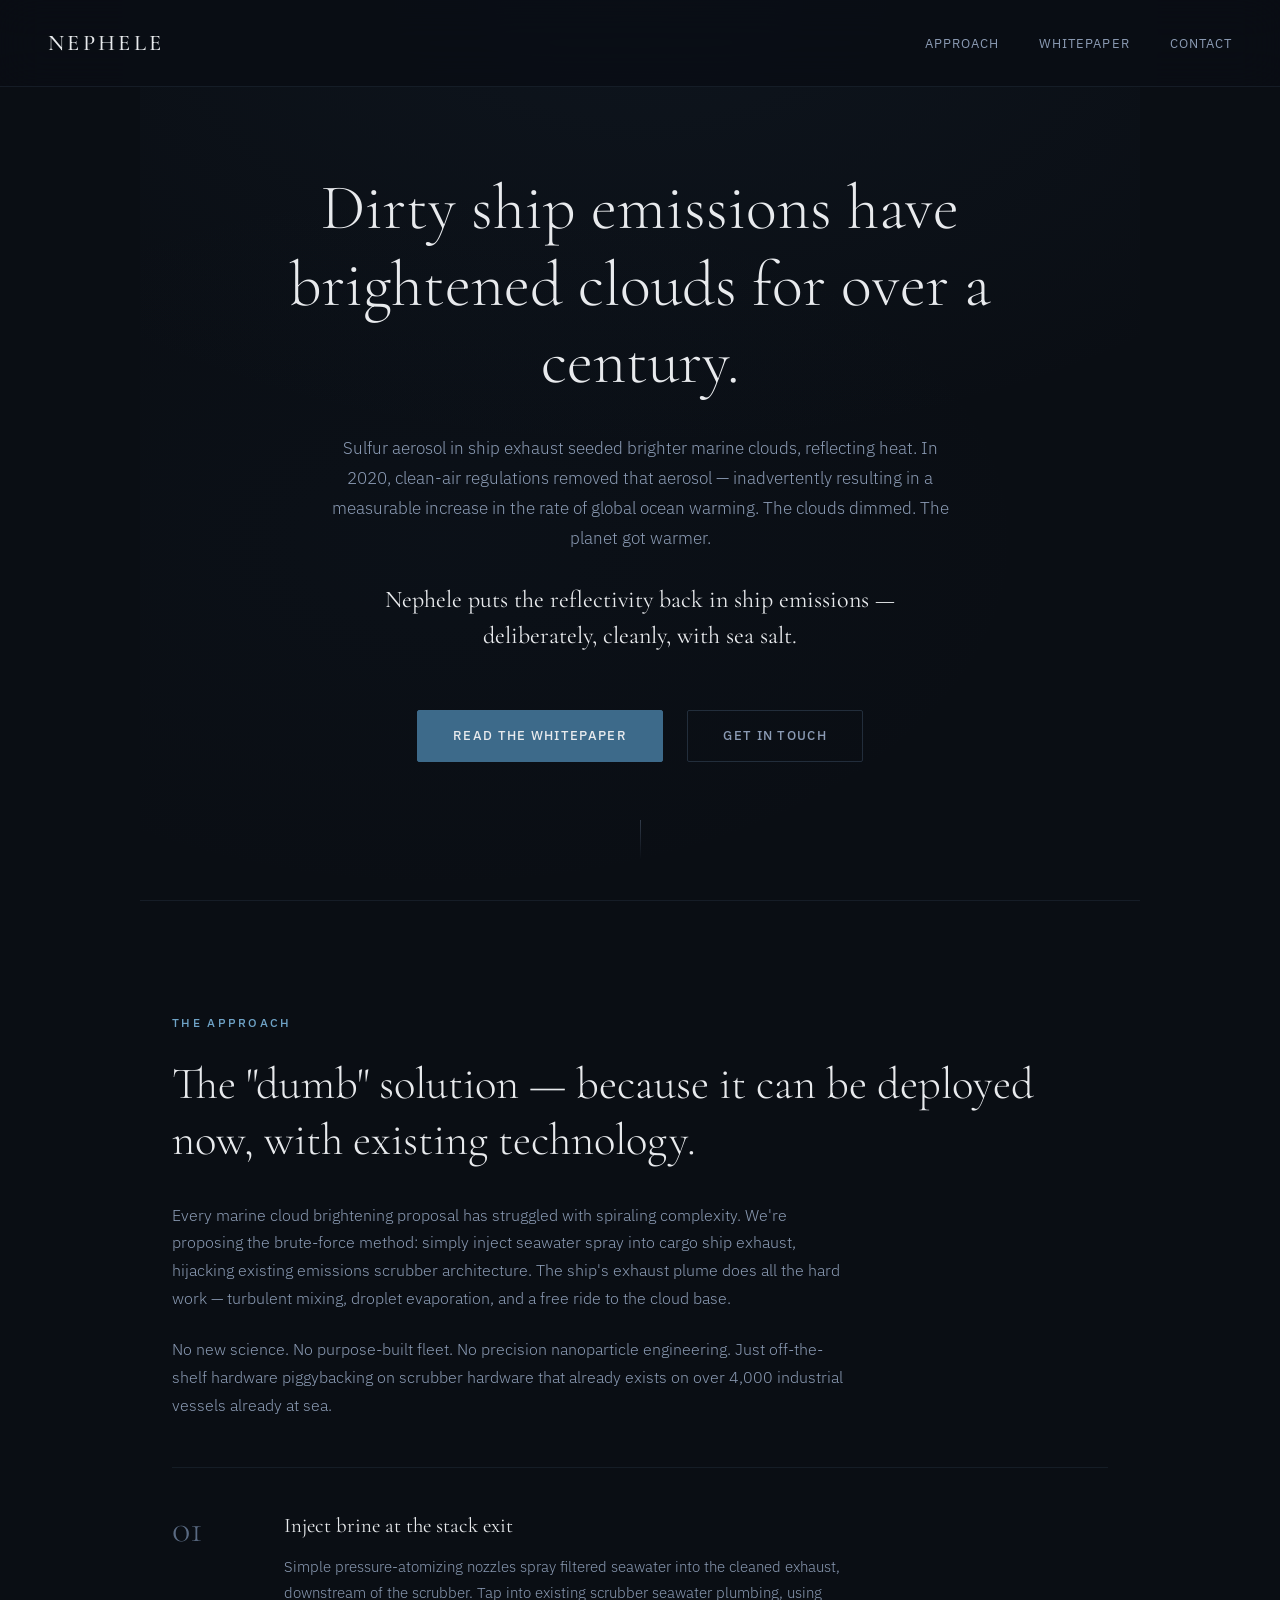
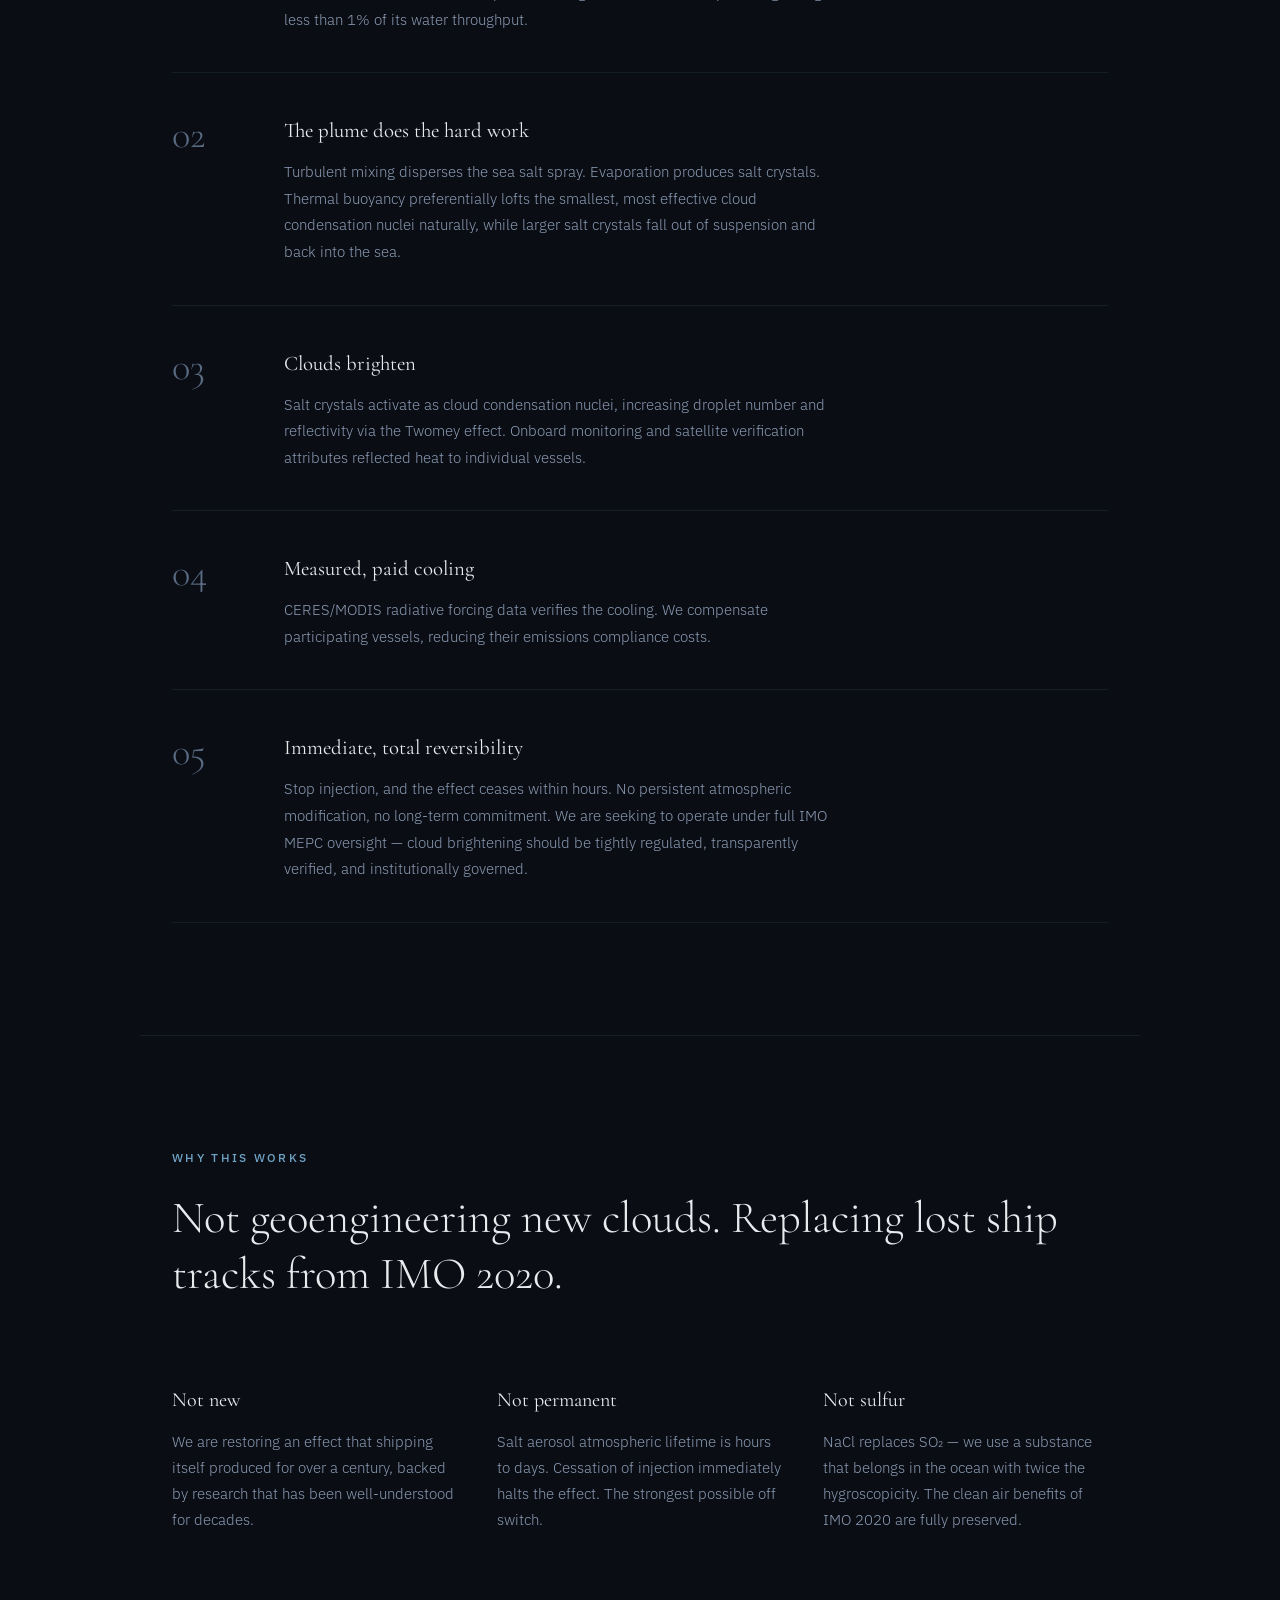
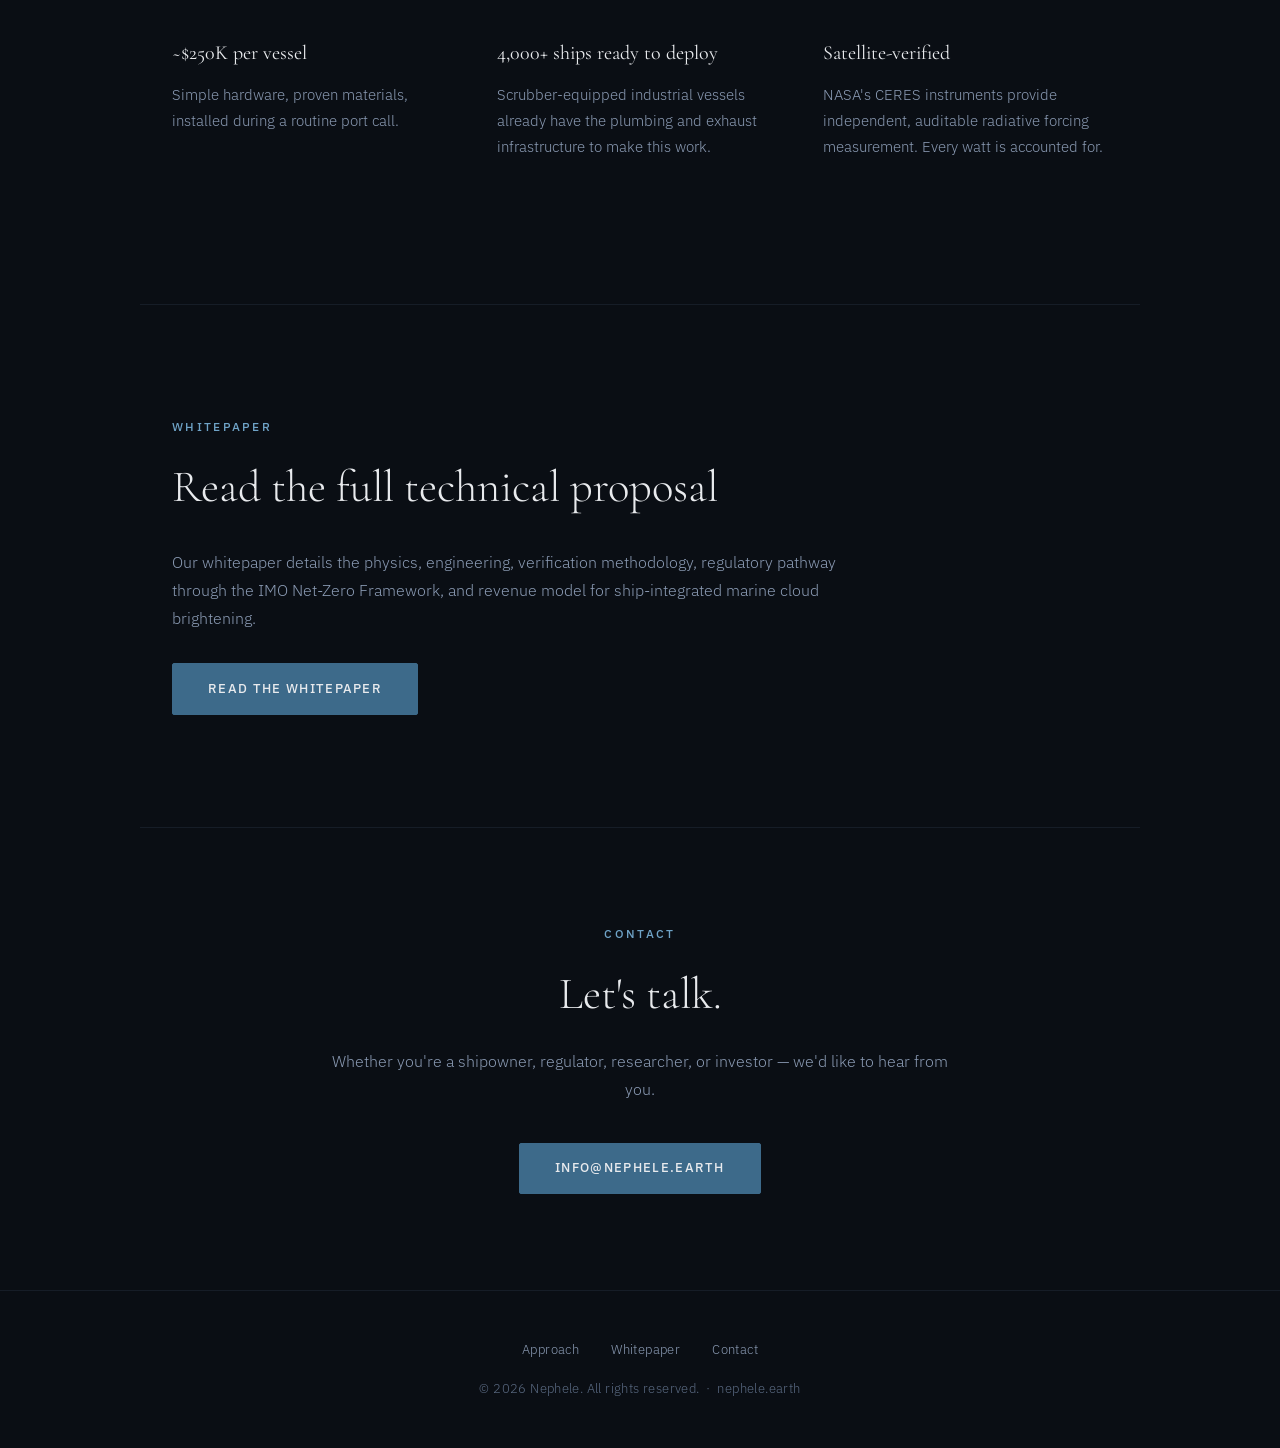
==== nephele-site/index.html @ e682849a "initial site upload" ====
<!DOCTYPE html>
<html lang="en">
<head>
<meta charset="UTF-8">
<meta name="viewport" content="width=device-width, initial-scale=1.0">
<title>Nephele — Ship-Integrated Marine Cloud Brightening</title>
<meta name="description" content="Restoring lost cloud-albedo cooling via salt aerosol from existing ship infrastructure. Simple hardware. Measured results. Immediate reversibility.">
<link rel="preconnect" href="https://fonts.googleapis.com">
<link rel="preconnect" href="https://fonts.gstatic.com" crossorigin>
<link href="https://fonts.googleapis.com/css2?family=Cormorant+Garamond:ital,wght@0,300;0,400;0,500;0,600;1,300;1,400&family=IBM+Plex+Sans:wght@300;400;500&display=swap" rel="stylesheet">
<style>
  *, *::before, *::after { margin: 0; padding: 0; box-sizing: border-box; }
  :root {
    --bg-deep: #0a0e14;
    --bg-surface: #0f1419;
    --text-primary: #e8eaed;
    --text-secondary: #8b9bb4;
    --text-muted: #5a6a82;
    --accent: #6fa3c7;
    --accent-dim: #3d6a8a;
    --border: rgba(107, 140, 175, 0.12);
    --border-hover: rgba(107, 140, 175, 0.25);
    --serif: 'Cormorant Garamond', Georgia, serif;
    --sans: 'IBM Plex Sans', -apple-system, sans-serif;
  }
  html { scroll-behavior: smooth; }
  body { background: var(--bg-deep); color: var(--text-primary); font-family: var(--sans); font-weight: 300; line-height: 1.7; -webkit-font-smoothing: antialiased; overflow-x: hidden; }
  ::selection { background: var(--accent-dim); color: var(--text-primary); }

  nav { position: fixed; top: 0; left: 0; right: 0; z-index: 100; padding: 1.5rem 3rem; display: flex; justify-content: space-between; align-items: center; background: rgba(10, 14, 20, 0.85); backdrop-filter: blur(20px); -webkit-backdrop-filter: blur(20px); border-bottom: 1px solid var(--border); transition: padding 0.4s ease; }
  nav.scrolled { padding: 1rem 3rem; }
  .nav-wordmark { font-family: var(--serif); font-size: 1.4rem; font-weight: 500; letter-spacing: 0.15em; text-transform: uppercase; color: var(--text-primary); text-decoration: none; }
  .nav-links { display: flex; gap: 2.5rem; list-style: none; }
  .nav-links a { color: var(--text-secondary); text-decoration: none; font-size: 0.82rem; font-weight: 400; letter-spacing: 0.08em; text-transform: uppercase; transition: color 0.3s; }
  .nav-links a:hover { color: var(--text-primary); }

  .btn { display: inline-block; padding: 0.85rem 2.2rem; font-family: var(--sans); font-size: 0.82rem; font-weight: 500; letter-spacing: 0.1em; text-transform: uppercase; text-decoration: none; border-radius: 2px; transition: all 0.35s ease; cursor: pointer; }
  .btn-primary { background: var(--accent-dim); color: var(--text-primary); border: 1px solid var(--accent-dim); }
  .btn-primary:hover { background: var(--accent); border-color: var(--accent); color: var(--bg-deep); }
  .btn-ghost { background: transparent; color: var(--text-secondary); border: 1px solid var(--border-hover); }
  .btn-ghost:hover { color: var(--text-primary); border-color: var(--text-secondary); }

  section { padding: 7rem 2rem; max-width: 1000px; margin: 0 auto; }
  .section-label { font-size: 0.72rem; font-weight: 500; letter-spacing: 0.2em; text-transform: uppercase; color: var(--accent); margin-bottom: 1.5rem; }
  .section-title { font-family: var(--serif); font-size: clamp(1.8rem, 3.5vw, 2.8rem); font-weight: 300; line-height: 1.25; margin-bottom: 2rem; color: var(--text-primary); }
  .section-body { color: var(--text-secondary); font-size: 1.02rem; max-width: 680px; }
  .section-body p + p { margin-top: 1.5rem; }
  .divider { max-width: 1000px; margin: 0 auto; height: 1px; background: var(--border); }

  .hero { min-height: 100vh; display: flex; flex-direction: column; justify-content: center; align-items: center; text-align: center; padding: 8rem 2rem 6rem; position: relative; }
  .hero::before { content: ''; position: absolute; top: 0; left: 0; right: 0; bottom: 0; background: radial-gradient(ellipse 80% 50% at 50% 0%, rgba(60, 100, 140, 0.08) 0%, transparent 100%), radial-gradient(ellipse 60% 40% at 30% 60%, rgba(40, 80, 120, 0.04) 0%, transparent 100%); pointer-events: none; }

  .hero-tagline { font-family: var(--serif); font-size: clamp(2.4rem, 5vw, 4.2rem); font-weight: 300; line-height: 1.2; max-width: 800px; margin-bottom: 2rem; opacity: 0; animation: fadeUp 1.2s ease 0.5s forwards; color: var(--text-primary); }
  .hero-sub { font-size: 1.05rem; color: var(--text-secondary); max-width: 620px; line-height: 1.8; margin-bottom: 1.8rem; opacity: 0; animation: fadeUp 1.2s ease 0.8s forwards; }
  .hero-solution { font-family: var(--serif); font-size: clamp(1.2rem, 2.2vw, 1.5rem); font-weight: 400; color: var(--text-primary); max-width: 620px; line-height: 1.5; margin-bottom: 3.5rem; opacity: 0; animation: fadeUp 1.2s ease 1s forwards; }
  .hero-cta-group { display: flex; gap: 1.5rem; opacity: 0; animation: fadeUp 1.2s ease 1.2s forwards; }
  .hero-scroll { position: absolute; bottom: 2.5rem; left: 50%; transform: translateX(-50%); opacity: 0; animation: fadeIn 1s ease 2.2s forwards; }
  .hero-scroll span { display: block; width: 1px; height: 40px; background: linear-gradient(to bottom, var(--text-muted), transparent); margin: 0 auto; animation: scrollPulse 2.5s ease infinite; }

  .steps { margin-top: 3rem; display: flex; flex-direction: column; }
  .step { display: grid; grid-template-columns: 80px 1fr; gap: 2rem; padding: 2.5rem 0; border-bottom: 1px solid var(--border); align-items: start; }
  .step:first-child { border-top: 1px solid var(--border); }
  .step-num { font-family: var(--serif); font-size: 2.4rem; font-weight: 300; color: var(--text-muted); line-height: 1; padding-top: 0.15rem; }
  .step h3 { font-family: var(--serif); font-size: 1.3rem; font-weight: 400; color: var(--text-primary); margin-bottom: 0.6rem; }
  .step p { color: var(--text-secondary); font-size: 0.95rem; line-height: 1.75; max-width: 560px; }

  .qualities { display: grid; grid-template-columns: repeat(3, 1fr); gap: 2.5rem; margin-top: 3rem; }
  .quality { padding: 2rem 0; }
  .quality h3 { font-family: var(--serif); font-size: 1.25rem; font-weight: 400; color: var(--text-primary); margin-bottom: 0.75rem; }
  .quality p { color: var(--text-secondary); font-size: 0.92rem; line-height: 1.75; }

  .cta-band { padding: 6rem 2rem; text-align: center; max-width: 700px; margin: 0 auto; }
  .cta-band .section-title { margin-bottom: 1.5rem; }
  .cta-band p { color: var(--text-secondary); margin-bottom: 2.5rem; font-size: 1.02rem; }

  footer { padding: 3rem; text-align: center; border-top: 1px solid var(--border); color: var(--text-muted); font-size: 0.82rem; letter-spacing: 0.03em; }
  footer a { color: var(--text-secondary); text-decoration: none; transition: color 0.3s; }
  footer a:hover { color: var(--text-primary); }
  .footer-links { margin-bottom: 1rem; display: flex; justify-content: center; gap: 2rem; }

  @keyframes fadeUp { from { opacity: 0; transform: translateY(20px); } to { opacity: 1; transform: translateY(0); } }
  @keyframes fadeIn { from { opacity: 0; } to { opacity: 0.5; } }
  @keyframes scrollPulse { 0%, 100% { opacity: 0.3; transform: scaleY(1); } 50% { opacity: 0.7; transform: scaleY(1.2); } }
  .reveal { opacity: 0; transform: translateY(24px); transition: opacity 0.8s ease, transform 0.8s ease; }
  .reveal.visible { opacity: 1; transform: translateY(0); }

  @media (max-width: 768px) {
    nav { padding: 1.2rem 1.5rem; }
    .nav-links { gap: 1.5rem; }
    .nav-links a { font-size: 0.75rem; }
    .hero { padding: 7rem 1.5rem 5rem; }
    .hero-logo { width: 100px; height: 100px; margin-bottom: 2rem; }
    .hero-cta-group { flex-direction: column; align-items: center; }
    section { padding: 4rem 1.5rem; }
    .step { grid-template-columns: 50px 1fr; gap: 1rem; }
    .qualities { grid-template-columns: 1fr; gap: 1rem; }
  }
  @media (max-width: 480px) { .nav-links { display: none; } }
</style>
</head>
<body>

<nav id="nav">
  <a href="/" class="nav-wordmark">Nephele</a>
  <ul class="nav-links">
    <li><a href="#approach">Approach</a></li>
    <li><a href="/whitepaper/">Whitepaper</a></li>
    <li><a href="/contact/">Contact</a></li>
  </ul>
</nav>

<section class="hero">
  <h1 class="hero-tagline">Dirty ship emissions have brightened clouds for over a century.</h1>
  <p class="hero-sub">Sulfur aerosol in ship exhaust seeded brighter marine clouds, reflecting heat. In 2020, clean-air regulations removed that aerosol — inadvertently resulting in a measurable increase in the rate of global ocean warming. The clouds dimmed. The planet got warmer.</p>
  <p class="hero-solution">Nephele puts the reflectivity back in ship emissions — deliberately, cleanly, with sea salt.</p>
  <div class="hero-cta-group">
    <a href="/whitepaper/" class="btn btn-primary">Read the Whitepaper</a>
    <a href="/contact/" class="btn btn-ghost">Get in Touch</a>
  </div>
  <div class="hero-scroll"><span></span></div>
</section>

<div class="divider"></div>

<section id="approach" class="reveal">
  <div class="section-label">The Approach</div>
  <h2 class="section-title">The "dumb" solution — because it can be deployed now, with existing technology.</h2>
  <div class="section-body">
    <p>Every marine cloud brightening proposal has struggled with spiraling complexity. We're proposing the brute-force method: simply inject seawater spray into cargo ship exhaust, hijacking existing emissions scrubber architecture. The ship's exhaust plume does all the hard work — turbulent mixing, droplet evaporation, and a free ride to the cloud base.</p>
    <p>No new science. No purpose-built fleet. No precision nanoparticle engineering. Just off-the-shelf hardware piggybacking on scrubber hardware that already exists on over 4,000 industrial vessels already at sea.</p>
  </div>
  <div class="steps">
    <div class="step">
      <div class="step-num">01</div>
      <div>
        <h3>Inject brine at the stack exit</h3>
        <p>Simple pressure-atomizing nozzles spray filtered seawater into the cleaned exhaust, downstream of the scrubber. Tap into existing scrubber seawater plumbing, using less than 1% of its water throughput.</p>
      </div>
    </div>
    <div class="step">
      <div class="step-num">02</div>
      <div>
        <h3>The plume does the hard work</h3>
        <p>Turbulent mixing disperses the sea salt spray. Evaporation produces salt crystals. Thermal buoyancy preferentially lofts the smallest, most effective cloud condensation nuclei naturally, while larger salt crystals fall out of suspension and back into the sea.</p>
      </div>
    </div>
    <div class="step">
      <div class="step-num">03</div>
      <div>
        <h3>Clouds brighten</h3>
        <p>Salt crystals activate as cloud condensation nuclei, increasing droplet number and reflectivity via the Twomey effect. Onboard monitoring and satellite verification attributes reflected heat to individual vessels.</p>
      </div>
    </div>
    <div class="step">
      <div class="step-num">04</div>
      <div>
        <h3>Measured, paid cooling</h3>
        <p>CERES/MODIS radiative forcing data verifies the cooling. We compensate participating vessels, reducing their emissions compliance costs.</p>
      </div>
    </div>
    <div class="step">
      <div class="step-num">05</div>
      <div>
        <h3>Immediate, total reversibility</h3>
        <p>Stop injection, and the effect ceases within hours. No persistent atmospheric modification, no long-term commitment. We are seeking to operate under full IMO MEPC oversight — cloud brightening should be tightly regulated, transparently verified, and institutionally governed.</p>
      </div>
    </div>
  </div>
</section>

<div class="divider"></div>

<section class="reveal">
  <div class="section-label">Why This Works</div>
  <h2 class="section-title">Not geoengineering new clouds. Replacing lost ship tracks from IMO 2020.</h2>
  <div class="qualities">
    <div class="quality">
      <h3>Not new</h3>
      <p>We are restoring an effect that shipping itself produced for over a century, backed by research that has been well-understood for decades.</p>
    </div>
    <div class="quality">
      <h3>Not permanent</h3>
      <p>Salt aerosol atmospheric lifetime is hours to days. Cessation of injection immediately halts the effect. The strongest possible off switch.</p>
    </div>
    <div class="quality">
      <h3>Not sulfur</h3>
      <p>NaCl replaces SO₂ — we use a substance that belongs in the ocean with twice the hygroscopicity. The clean air benefits of IMO 2020 are fully preserved.</p>
    </div>
    <div class="quality">
      <h3>~$250K per vessel</h3>
      <p>Simple hardware, proven materials, installed during a routine port call.</p>
    </div>
    <div class="quality">
      <h3>4,000+ ships ready to deploy</h3>
      <p>Scrubber-equipped industrial vessels already have the plumbing and exhaust infrastructure to make this work.</p>
    </div>
    <div class="quality">
      <h3>Satellite-verified</h3>
      <p>NASA's CERES instruments provide independent, auditable radiative forcing measurement. Every watt is accounted for.</p>
    </div>
  </div>
</section>

<div class="divider"></div>

<section class="reveal">
  <div class="section-label">Whitepaper</div>
  <h2 class="section-title">Read the full technical proposal</h2>
  <div class="section-body">
    <p>Our whitepaper details the physics, engineering, verification methodology, regulatory pathway through the IMO Net-Zero Framework, and revenue model for ship-integrated marine cloud brightening.</p>
    <p style="margin-top: 2rem;">
      <a href="/whitepaper/" class="btn btn-primary">Read the Whitepaper</a>
    </p>
  </div>
</section>

<div class="divider"></div>

<section class="cta-band reveal">
  <div class="section-label">Contact</div>
  <h2 class="section-title">Let's talk.</h2>
  <p>Whether you're a shipowner, regulator, researcher, or investor — we'd like to hear from you.</p>
  <a href="mailto:info@nephele.earth" class="btn btn-primary">info@nephele.earth</a>
</section>

<footer>
  <div class="footer-links">
    <a href="#approach">Approach</a>
    <a href="/whitepaper/">Whitepaper</a>
    <a href="/contact/">Contact</a>
  </div>
  <p>&copy; 2026 Nephele. All rights reserved. &nbsp;·&nbsp; nephele.earth</p>
</footer>

<script>
  const nav = document.getElementById('nav');
  window.addEventListener('scroll', () => nav.classList.toggle('scrolled', window.scrollY > 60));
  const reveals = document.querySelectorAll('.reveal');
  const observer = new IntersectionObserver((entries) => {
    entries.forEach(entry => { if (entry.isIntersecting) entry.target.classList.add('visible'); });
  }, { threshold: 0.12 });
  reveals.forEach(el => observer.observe(el));
</script>

</body>
</html>
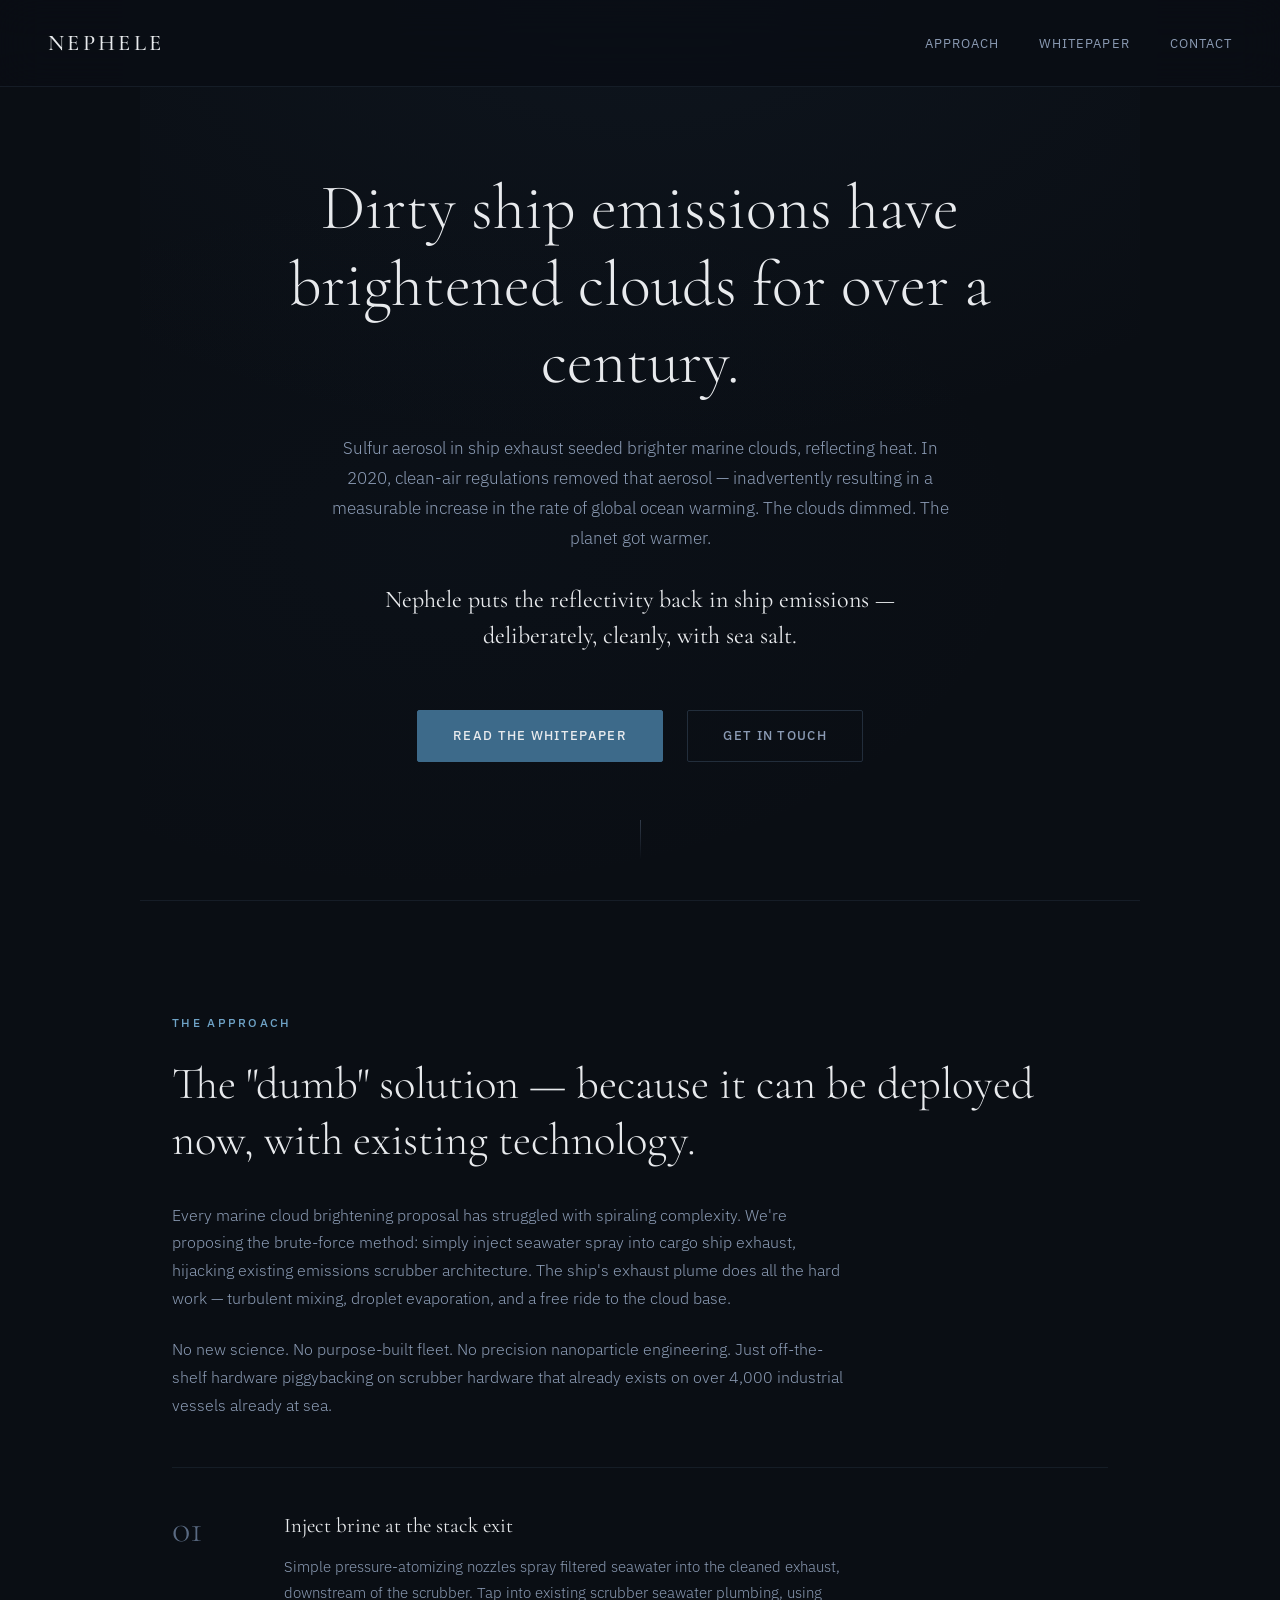
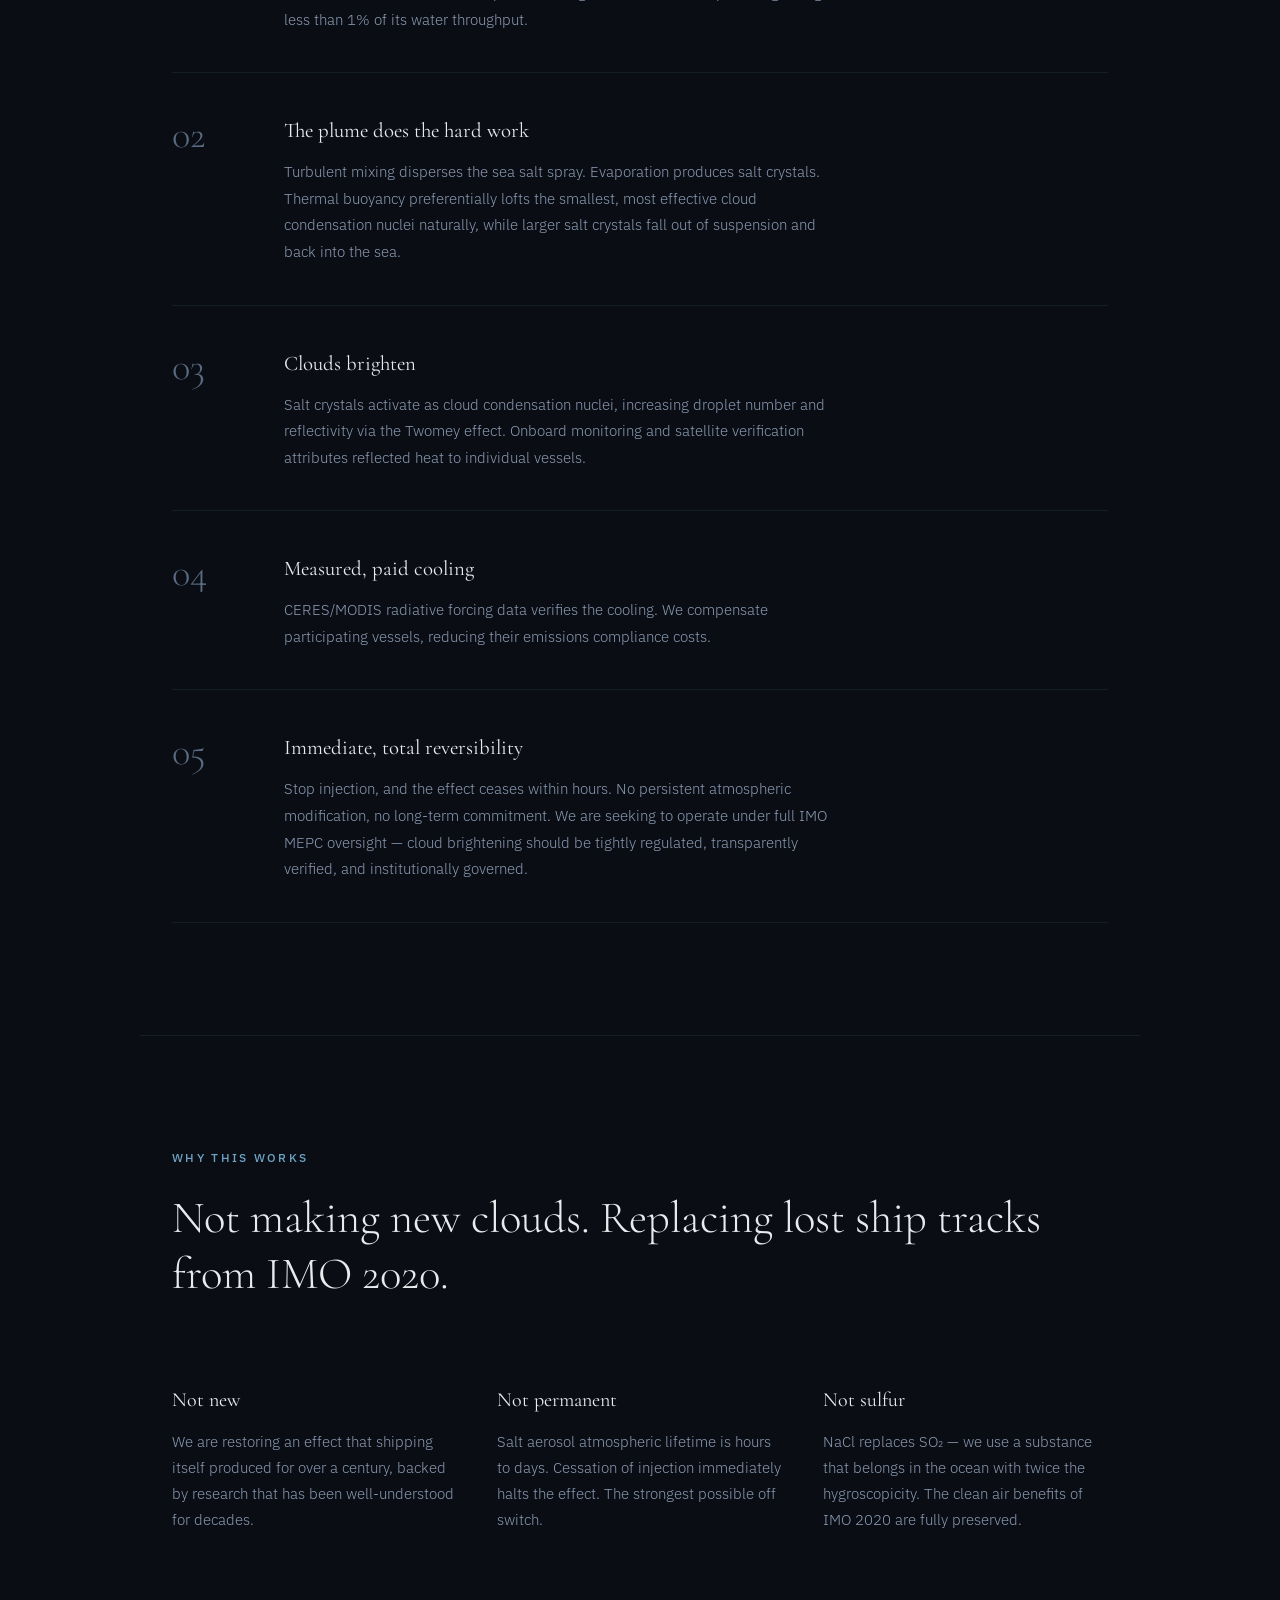
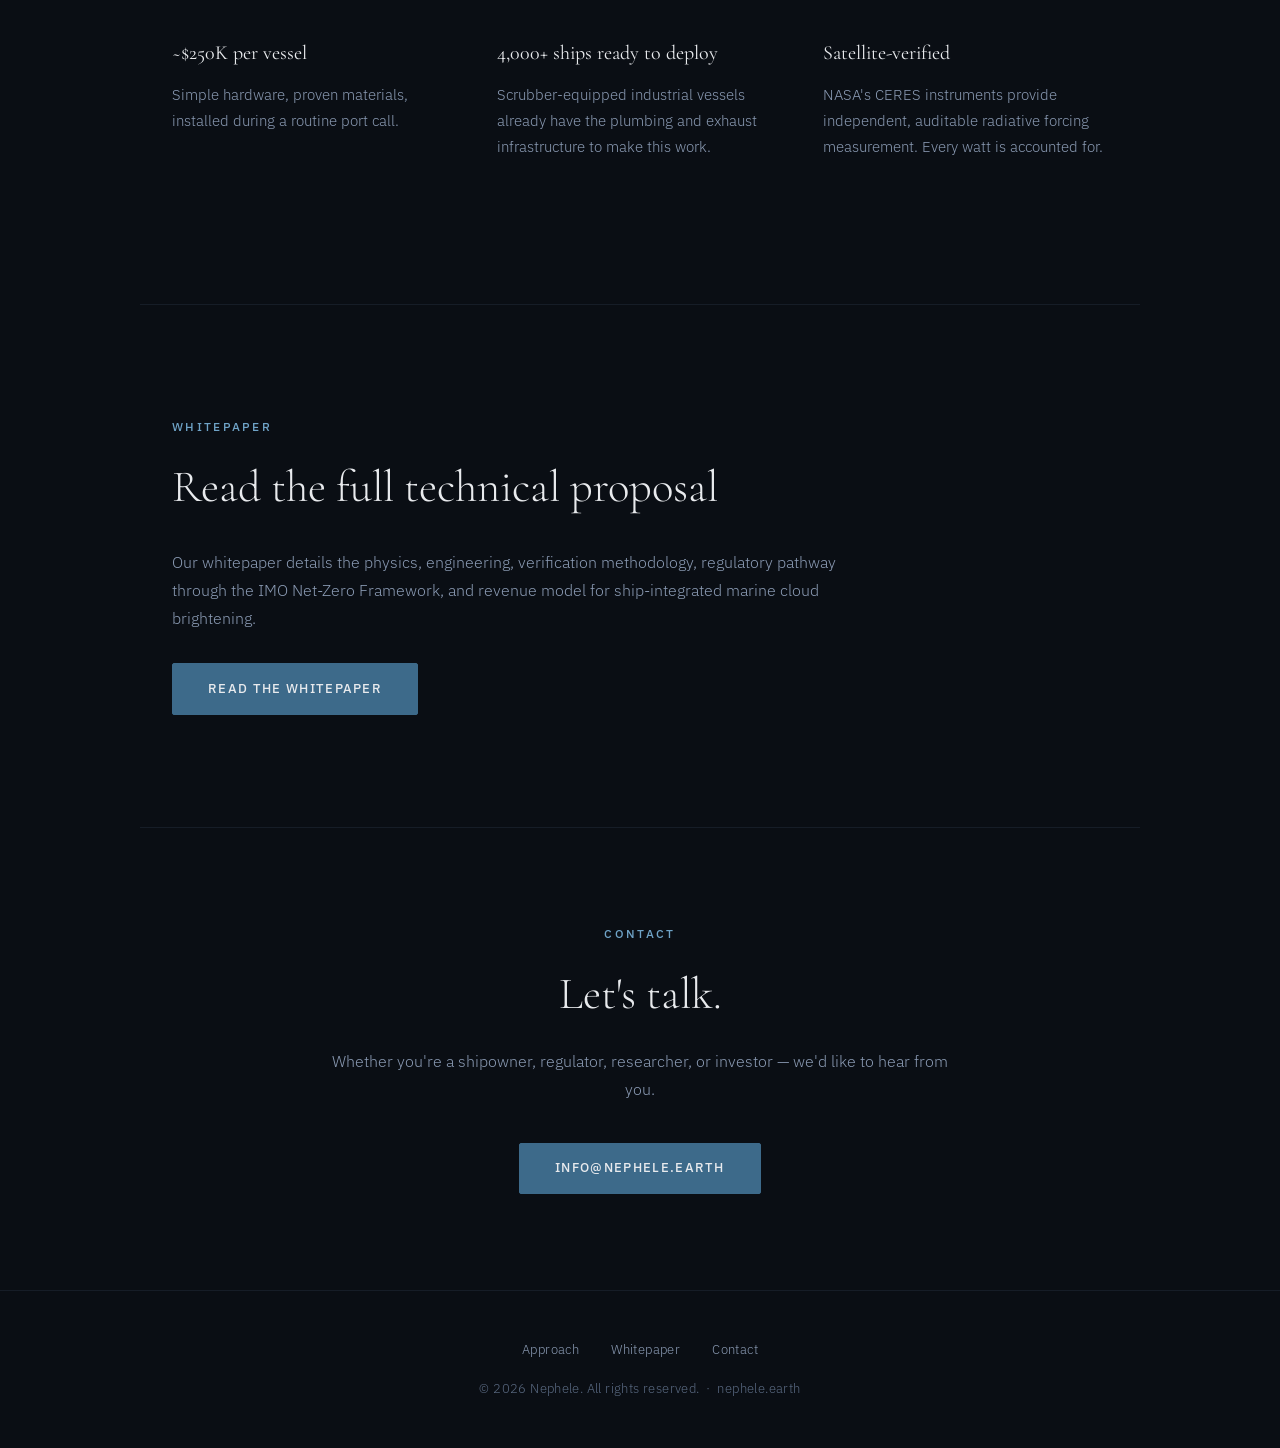
==== commit d424102e: "whatever" ====
--- a/nephele-site/index.html
+++ b/nephele-site/index.html
@@ -172,7 +172,7 @@
 
 <section class="reveal">
   <div class="section-label">Why This Works</div>
-  <h2 class="section-title">Not geoengineering new clouds. Replacing lost ship tracks from IMO 2020.</h2>
+  <h2 class="section-title">Not making new clouds. Replacing lost ship tracks from IMO 2020.</h2>
   <div class="qualities">
     <div class="quality">
       <h3>Not new</h3>
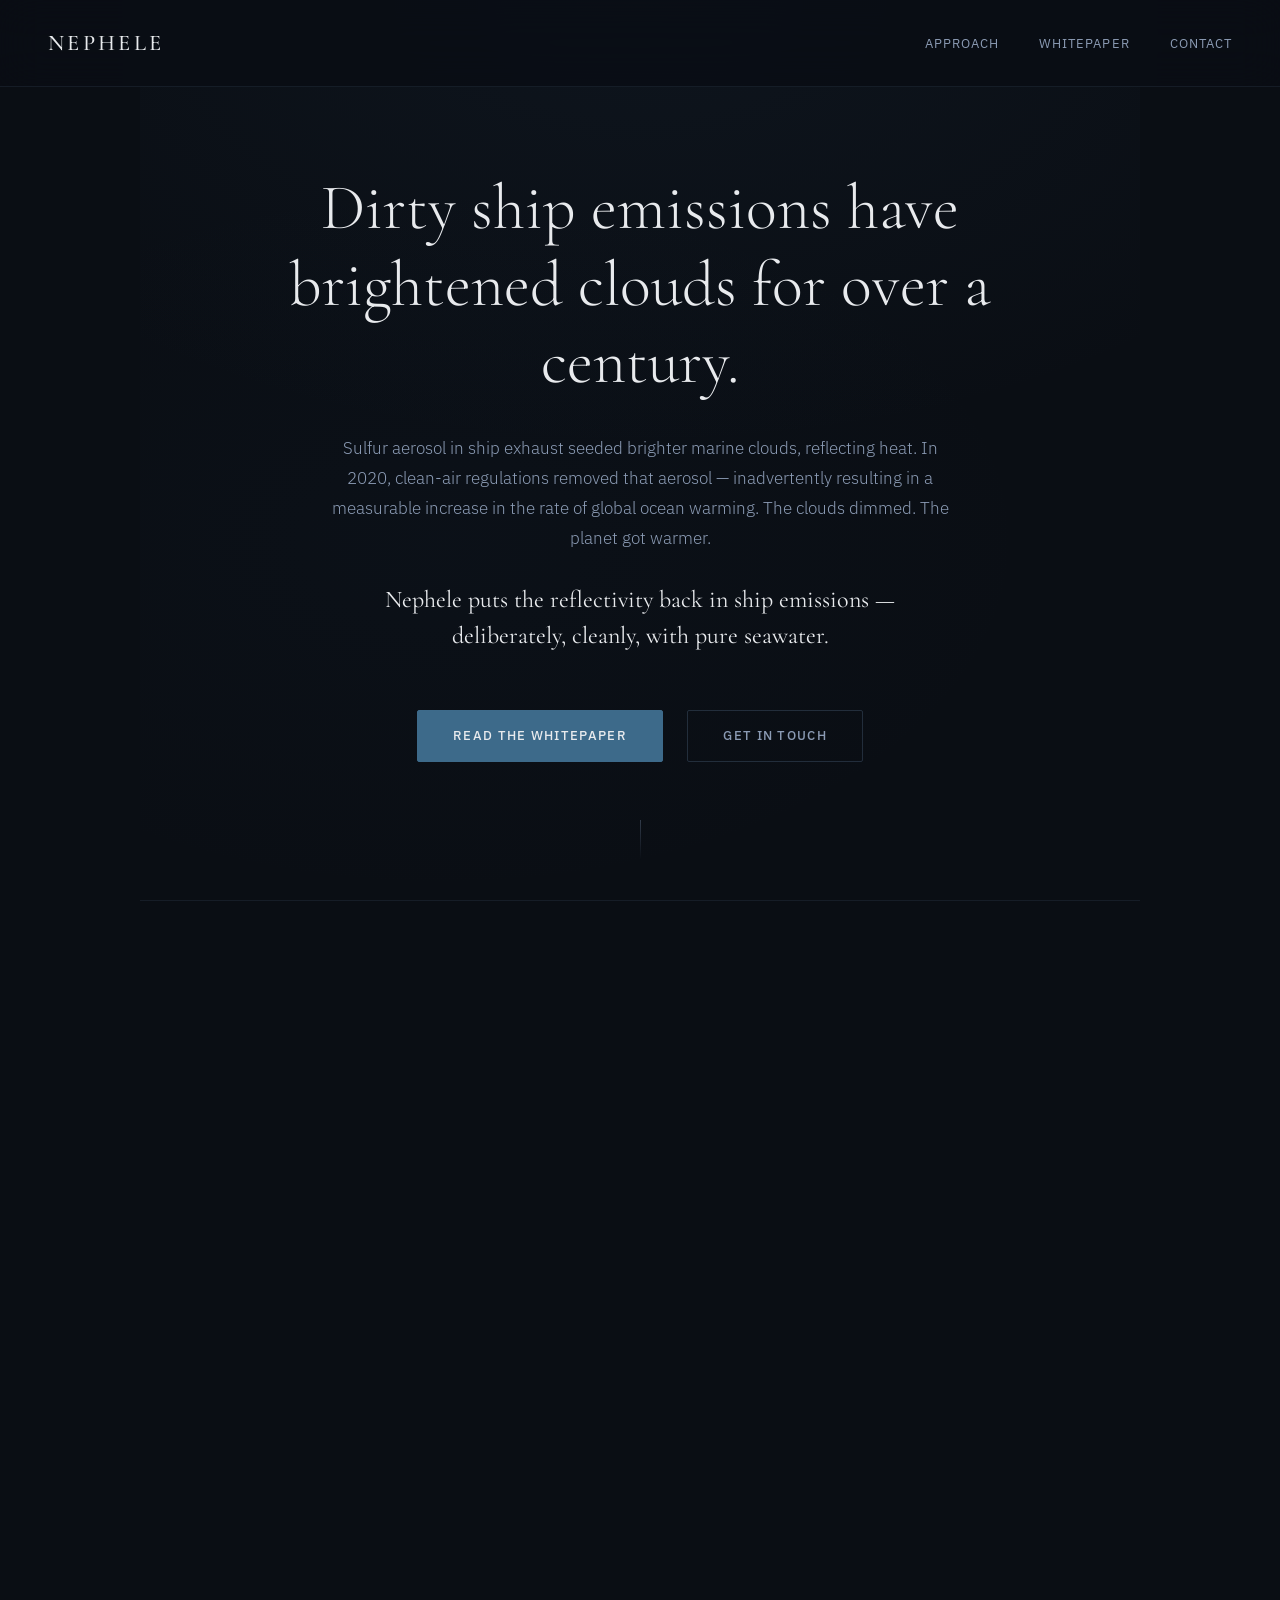
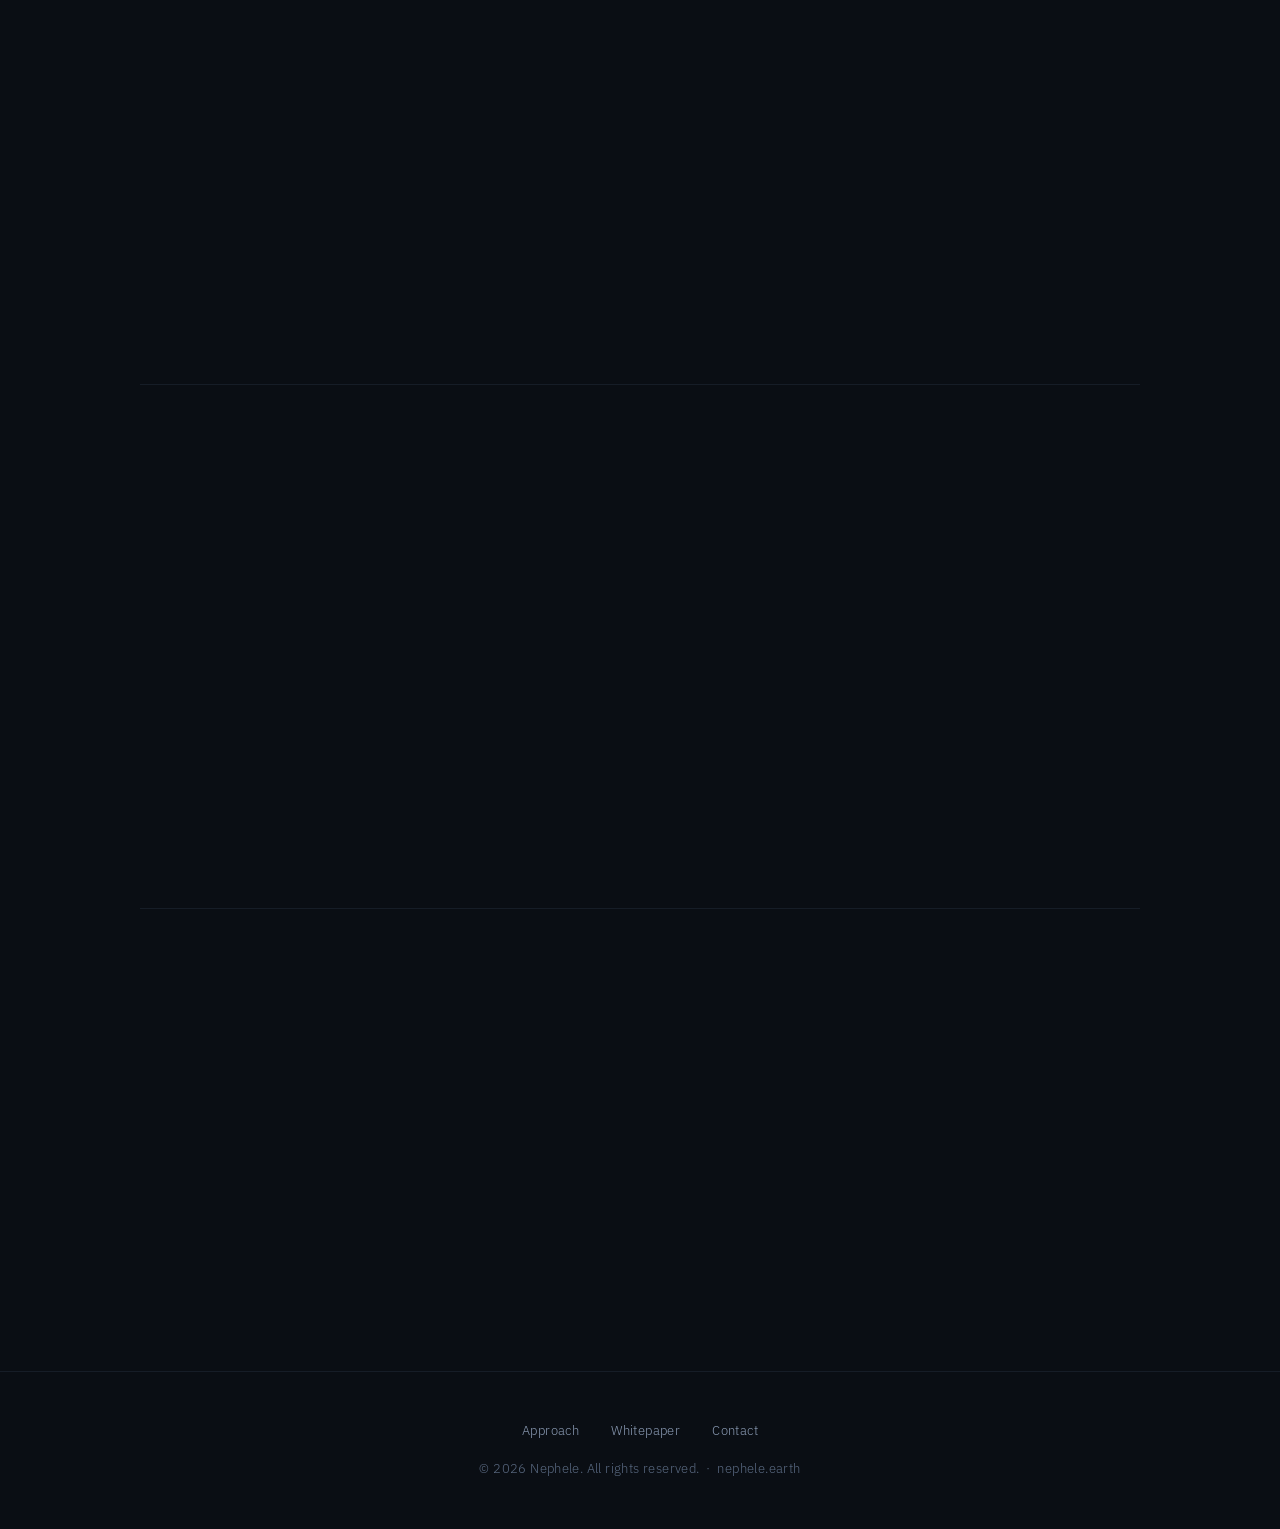
==== commit 818c81f2: "new index" ====
--- a/nephele-site/index.html
+++ b/nephele-site/index.html
@@ -112,7 +112,7 @@
 <section class="hero">
   <h1 class="hero-tagline">Dirty ship emissions have brightened clouds for over a century.</h1>
   <p class="hero-sub">Sulfur aerosol in ship exhaust seeded brighter marine clouds, reflecting heat. In 2020, clean-air regulations removed that aerosol — inadvertently resulting in a measurable increase in the rate of global ocean warming. The clouds dimmed. The planet got warmer.</p>
-  <p class="hero-solution">Nephele puts the reflectivity back in ship emissions — deliberately, cleanly, with sea salt.</p>
+  <p class="hero-solution">Nephele puts the reflectivity back in ship emissions — deliberately, cleanly, with pure seawater.</p>
   <div class="hero-cta-group">
     <a href="/whitepaper/" class="btn btn-primary">Read the Whitepaper</a>
     <a href="/contact/" class="btn btn-ghost">Get in Touch</a>
@@ -126,7 +126,7 @@
   <div class="section-label">The Approach</div>
   <h2 class="section-title">The "dumb" solution — because it can be deployed now, with existing technology.</h2>
   <div class="section-body">
-    <p>Every marine cloud brightening proposal has struggled with spiraling complexity. We're proposing the brute-force method: simply inject seawater spray into cargo ship exhaust, hijacking existing emissions scrubber architecture. The ship's exhaust plume does all the hard work — turbulent mixing, droplet evaporation, and a free ride to the cloud base.</p>
+    <p>Every marine cloud brightening proposal has struggled with spiraling complexity. We're proposing the brute-force method: inject seawater spray into cargo ship exhaust, hijacking existing emissions scrubber architecture. A mist eliminator passes only CCN-active droplets into the warm, saturated plume. The droplets stay liquid the entire way to cloud base — no drying, no reactivation needed.</p>
     <p>No new science. No purpose-built fleet. No precision nanoparticle engineering. Just off-the-shelf hardware piggybacking on scrubber hardware that already exists on over 4,000 industrial vessels already at sea.</p>
   </div>
   <div class="steps">
@@ -134,21 +134,21 @@
       <div class="step-num">01</div>
       <div>
         <h3>Inject brine at the stack exit</h3>
-        <p>Simple pressure-atomizing nozzles spray filtered seawater into the cleaned exhaust, downstream of the scrubber. Tap into existing scrubber seawater plumbing, using less than 1% of its water throughput.</p>
+        <p>Nozzles spray filtered seawater onto splash impaction plates below a mist eliminator, downstream of the scrubber. The mist eliminator passes only sub-micron droplets into the plume. Tap into existing scrubber seawater plumbing, using less than 1% of its water throughput.</p>
       </div>
     </div>
     <div class="step">
       <div class="step-num">02</div>
       <div>
-        <h3>The plume does the hard work</h3>
-        <p>Turbulent mixing disperses the sea salt spray. Evaporation produces salt crystals. Thermal buoyancy preferentially lofts the smallest, most effective cloud condensation nuclei naturally, while larger salt crystals fall out of suspension and back into the sea.</p>
+        <h3>The plume delivers them wet</h3>
+        <p>The warm, saturated post-scrubber exhaust carries solution droplets upward. They never dry — marine boundary layer humidity stays above the salt crystallization point. Thermal buoyancy delivers them to cloud base in minutes, not the hour required by passive lofting.</p>
       </div>
     </div>
     <div class="step">
       <div class="step-num">03</div>
       <div>
         <h3>Clouds brighten</h3>
-        <p>Salt crystals activate as cloud condensation nuclei, increasing droplet number and reflectivity via the Twomey effect. Onboard monitoring and satellite verification attributes reflected heat to individual vessels.</p>
+        <p>Solution droplets activate as cloud condensation nuclei at very low supersaturations, with no deliquescence barrier to overcome. Droplet number and reflectivity increase via the Twomey effect. Onboard monitoring and satellite verification attributes reflected heat to individual vessels.</p>
       </div>
     </div>
     <div class="step">
@@ -180,7 +180,7 @@
     </div>
     <div class="quality">
       <h3>Not permanent</h3>
-      <p>Salt aerosol atmospheric lifetime is hours to days. Cessation of injection immediately halts the effect. The strongest possible off switch.</p>
+      <p>Seawater aerosol atmospheric lifetime is hours to days. Cessation of injection immediately halts the effect. The strongest possible off switch.</p>
     </div>
     <div class="quality">
       <h3>Not sulfur</h3>
@@ -220,7 +220,7 @@
   <div class="section-label">Contact</div>
   <h2 class="section-title">Let's talk.</h2>
   <p>Whether you're a shipowner, regulator, researcher, or investor — we'd like to hear from you.</p>
-  <a href="mailto:info@nephele.earth" class="btn btn-primary">info@nephele.earth</a>
+  <a href="/cdn-cgi/l/email-protection#9ff6f1f9f0dff1faeff7faf3fab1fafeedebf7" class="btn btn-primary"><span class="__cf_email__" data-cfemail="0d64636b624d63687d6568616823686c7f7965">[email&#160;protected]</span></a>
 </section>
 
 <footer>
@@ -232,15 +232,8 @@
   <p>&copy; 2026 Nephele. All rights reserved. &nbsp;·&nbsp; nephele.earth</p>
 </footer>
 
-<script>
+<script data-cfasync="false" src="/cdn-cgi/scripts/5c5dd728/cloudflare-static/email-decode.min.js"></script><script>
   const nav = document.getElementById('nav');
   window.addEventListener('scroll', () => nav.classList.toggle('scrolled', window.scrollY > 60));
   const reveals = document.querySelectorAll('.reveal');
-  const observer = new IntersectionObserver((entries) => {
-    entries.forEach(entry => { if (entry.isIntersecting) entry.target.classList.add('visible'); });
-  }, { threshold: 0.12 });
-  reveals.forEach(el => observer.observe(el));
-</script>
-
-</body>
-</html>
+  const observer = 
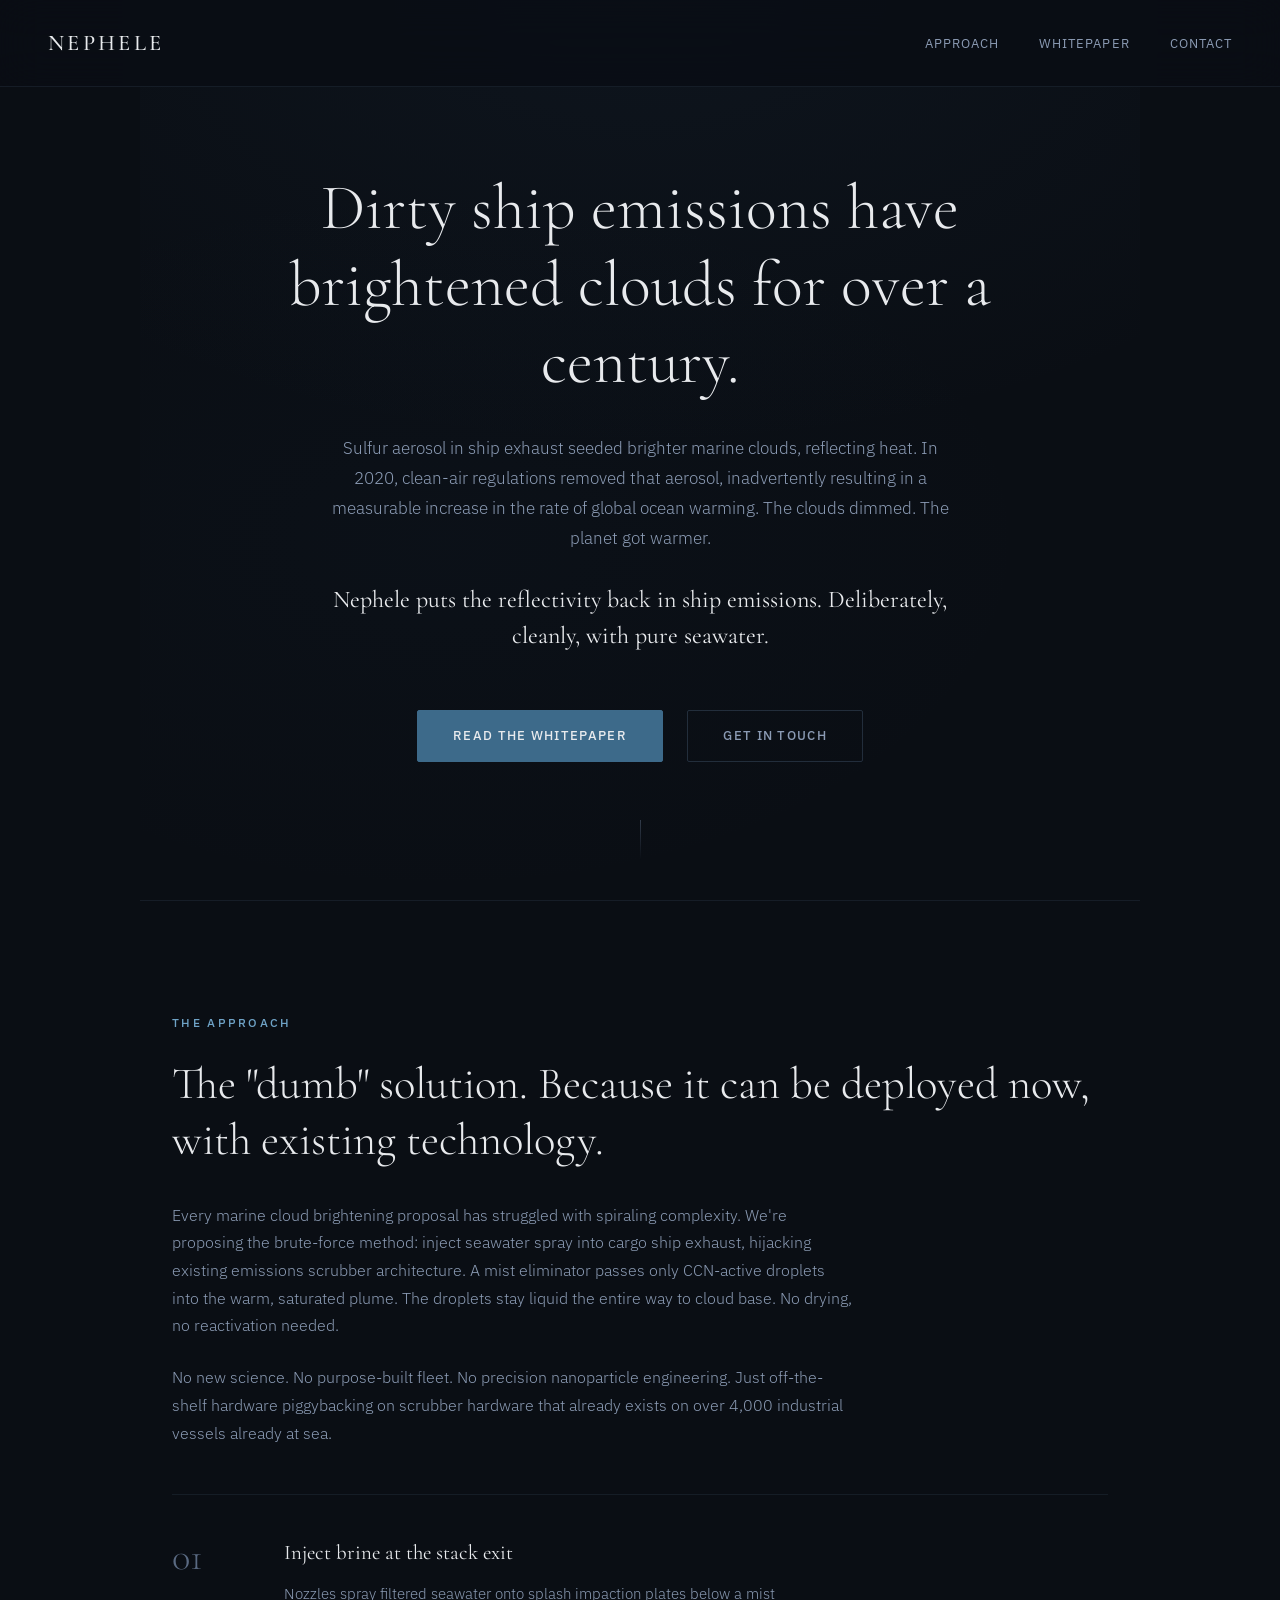
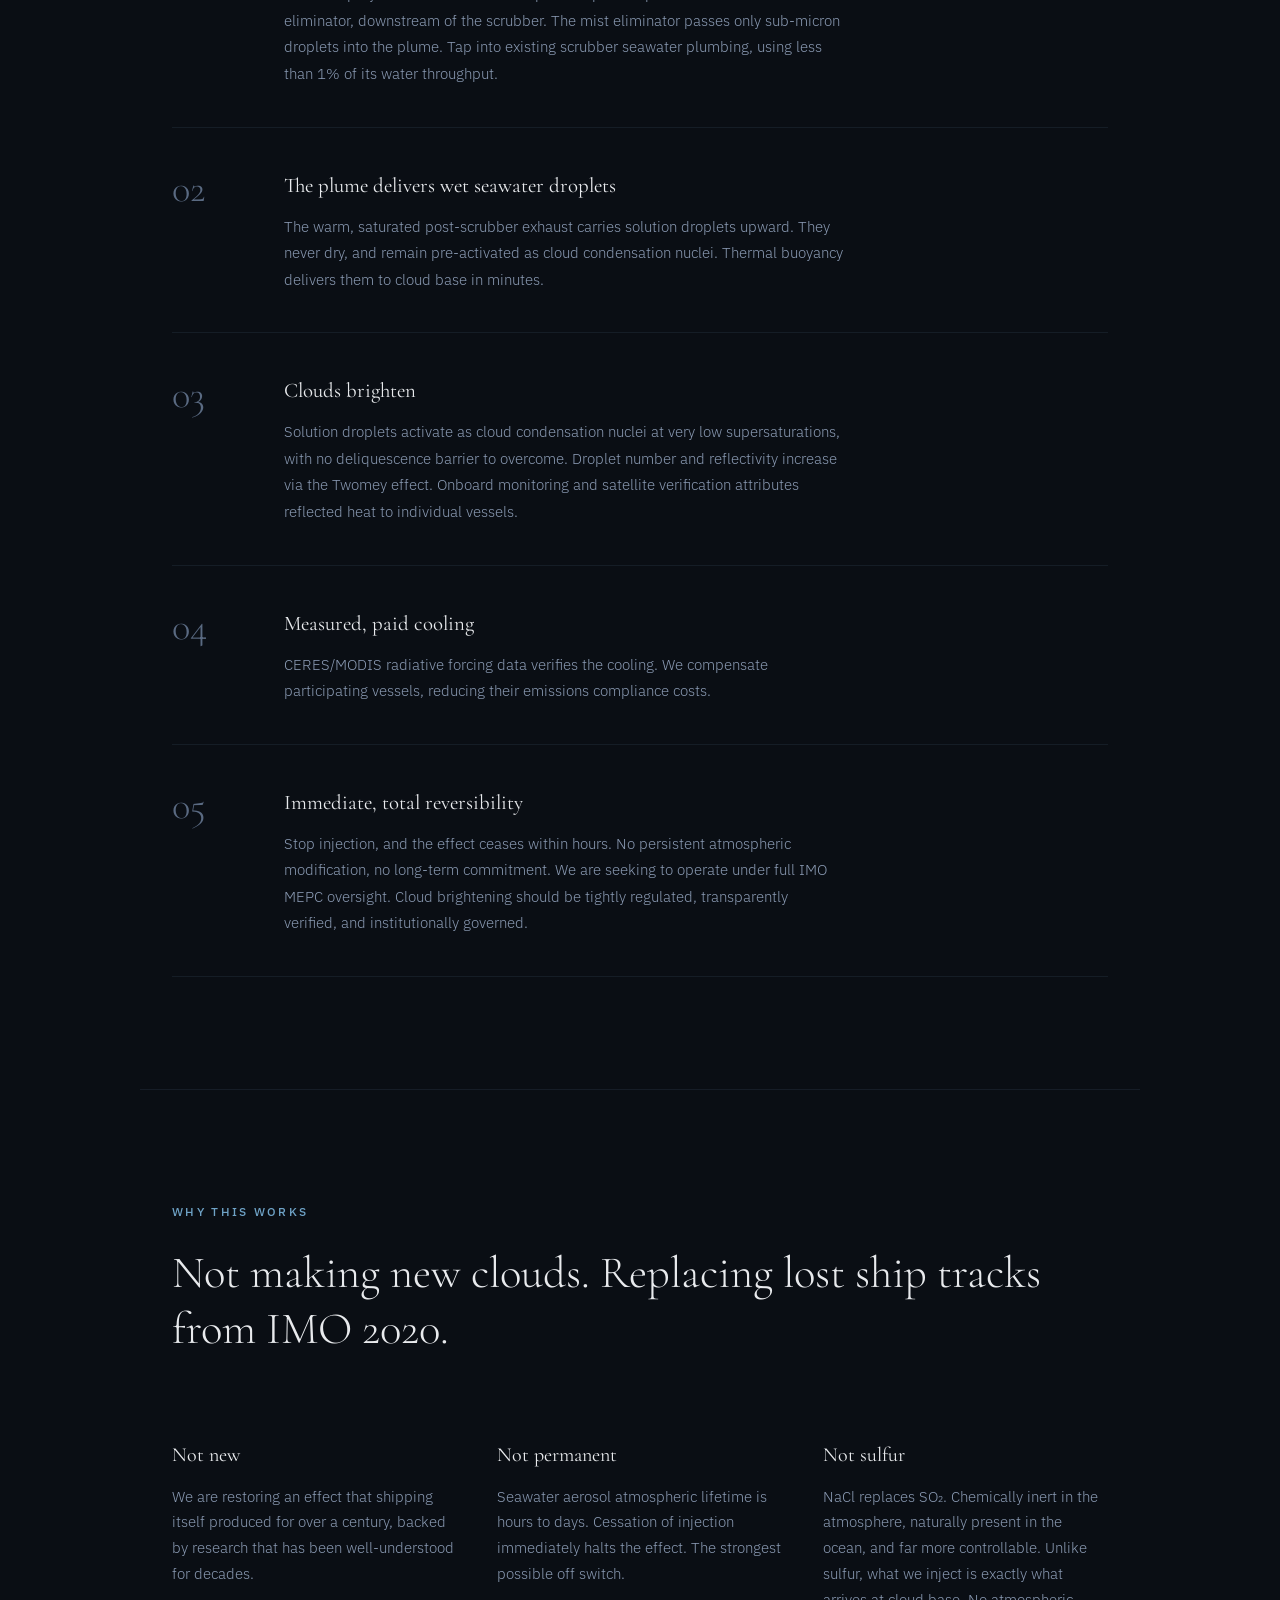
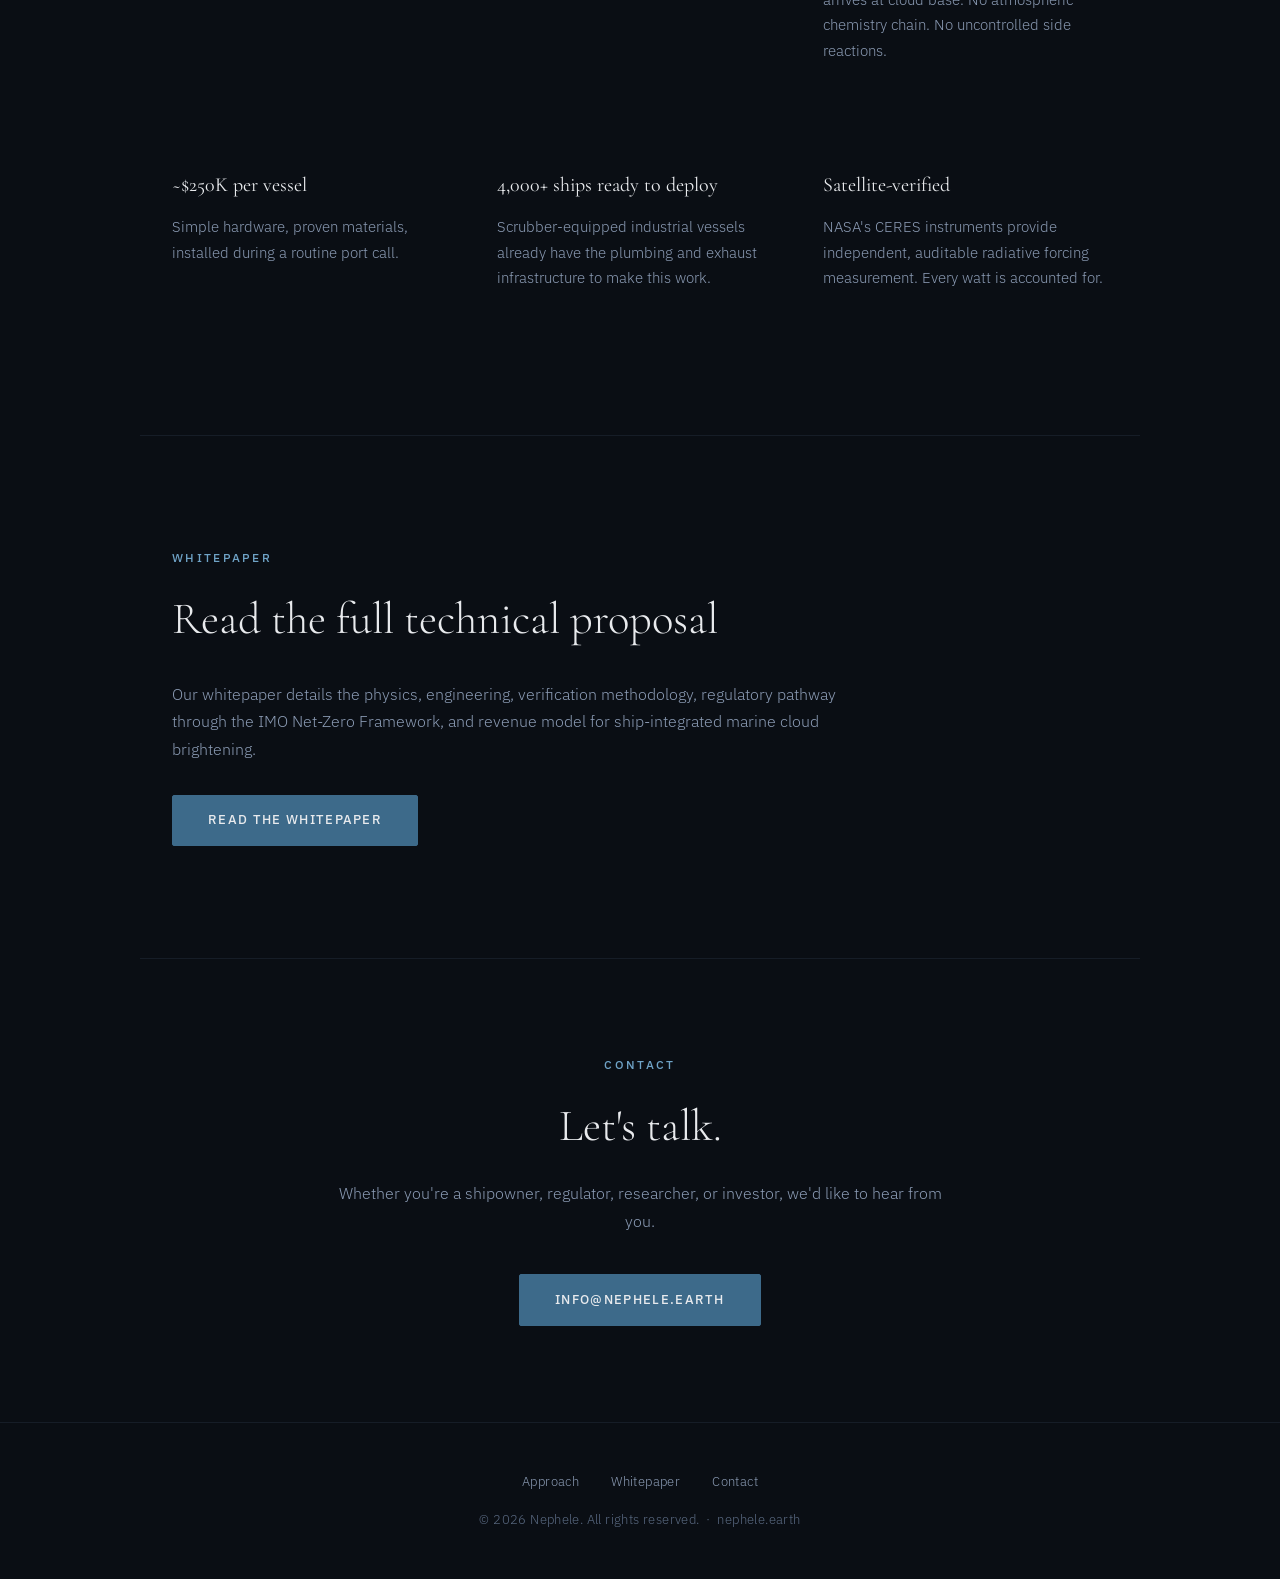
==== commit 93f58df4: "new index" ====
--- a/nephele-site/index.html
+++ b/nephele-site/index.html
@@ -3,7 +3,7 @@
 <head>
 <meta charset="UTF-8">
 <meta name="viewport" content="width=device-width, initial-scale=1.0">
-<title>Nephele — Ship-Integrated Marine Cloud Brightening</title>
+<title>Nephele | Ship Track Restoration</title>
 <meta name="description" content="Restoring lost cloud-albedo cooling via salt aerosol from existing ship infrastructure. Simple hardware. Measured results. Immediate reversibility.">
 <link rel="preconnect" href="https://fonts.googleapis.com">
 <link rel="preconnect" href="https://fonts.gstatic.com" crossorigin>
@@ -111,8 +111,8 @@
 
 <section class="hero">
   <h1 class="hero-tagline">Dirty ship emissions have brightened clouds for over a century.</h1>
-  <p class="hero-sub">Sulfur aerosol in ship exhaust seeded brighter marine clouds, reflecting heat. In 2020, clean-air regulations removed that aerosol — inadvertently resulting in a measurable increase in the rate of global ocean warming. The clouds dimmed. The planet got warmer.</p>
-  <p class="hero-solution">Nephele puts the reflectivity back in ship emissions — deliberately, cleanly, with pure seawater.</p>
+  <p class="hero-sub">Sulfur aerosol in ship exhaust seeded brighter marine clouds, reflecting heat. In 2020, clean-air regulations removed that aerosol, inadvertently resulting in a measurable increase in the rate of global ocean warming. The clouds dimmed. The planet got warmer.</p>
+  <p class="hero-solution">Nephele puts the reflectivity back in ship emissions. Deliberately, cleanly, with pure seawater.</p>
   <div class="hero-cta-group">
     <a href="/whitepaper/" class="btn btn-primary">Read the Whitepaper</a>
     <a href="/contact/" class="btn btn-ghost">Get in Touch</a>
@@ -124,9 +124,9 @@
 
 <section id="approach" class="reveal">
   <div class="section-label">The Approach</div>
-  <h2 class="section-title">The "dumb" solution — because it can be deployed now, with existing technology.</h2>
+  <h2 class="section-title">The "dumb" solution. Because it can be deployed now, with existing technology.</h2>
   <div class="section-body">
-    <p>Every marine cloud brightening proposal has struggled with spiraling complexity. We're proposing the brute-force method: inject seawater spray into cargo ship exhaust, hijacking existing emissions scrubber architecture. A mist eliminator passes only CCN-active droplets into the warm, saturated plume. The droplets stay liquid the entire way to cloud base — no drying, no reactivation needed.</p>
+    <p>Every marine cloud brightening proposal has struggled with spiraling complexity. We're proposing the brute-force method: inject seawater spray into cargo ship exhaust, hijacking existing emissions scrubber architecture. A mist eliminator passes only CCN-active droplets into the warm, saturated plume. The droplets stay liquid the entire way to cloud base. No drying, no reactivation needed.</p>
     <p>No new science. No purpose-built fleet. No precision nanoparticle engineering. Just off-the-shelf hardware piggybacking on scrubber hardware that already exists on over 4,000 industrial vessels already at sea.</p>
   </div>
   <div class="steps">
@@ -140,8 +140,8 @@
     <div class="step">
       <div class="step-num">02</div>
       <div>
-        <h3>The plume delivers them wet</h3>
-        <p>The warm, saturated post-scrubber exhaust carries solution droplets upward. They never dry — marine boundary layer humidity stays above the salt crystallization point. Thermal buoyancy delivers them to cloud base in minutes, not the hour required by passive lofting.</p>
+        <h3>The plume delivers wet seawater droplets</h3>
+        <p>The warm, saturated post-scrubber exhaust carries solution droplets upward. They never dry, and remain pre-activated as cloud condensation nuclei. Thermal buoyancy delivers them to cloud base in minutes.</p>
       </div>
     </div>
     <div class="step">
@@ -162,7 +162,7 @@
       <div class="step-num">05</div>
       <div>
         <h3>Immediate, total reversibility</h3>
-        <p>Stop injection, and the effect ceases within hours. No persistent atmospheric modification, no long-term commitment. We are seeking to operate under full IMO MEPC oversight — cloud brightening should be tightly regulated, transparently verified, and institutionally governed.</p>
+        <p>Stop injection, and the effect ceases within hours. No persistent atmospheric modification, no long-term commitment. We are seeking to operate under full IMO MEPC oversight. Cloud brightening should be tightly regulated, transparently verified, and institutionally governed.</p>
       </div>
     </div>
   </div>
@@ -184,7 +184,7 @@
     </div>
     <div class="quality">
       <h3>Not sulfur</h3>
-      <p>NaCl replaces SO₂ — we use a substance that belongs in the ocean with twice the hygroscopicity. The clean air benefits of IMO 2020 are fully preserved.</p>
+      <p>NaCl replaces SO₂. Chemically inert in the atmosphere, naturally present in the ocean, and far more controllable. Unlike sulfur, what we inject is exactly what arrives at cloud base. No atmospheric chemistry chain. No uncontrolled side reactions.</p>
     </div>
     <div class="quality">
       <h3>~$250K per vessel</h3>
@@ -219,8 +219,8 @@
 <section class="cta-band reveal">
   <div class="section-label">Contact</div>
   <h2 class="section-title">Let's talk.</h2>
-  <p>Whether you're a shipowner, regulator, researcher, or investor — we'd like to hear from you.</p>
-  <a href="/cdn-cgi/l/email-protection#9ff6f1f9f0dff1faeff7faf3fab1fafeedebf7" class="btn btn-primary"><span class="__cf_email__" data-cfemail="0d64636b624d63687d6568616823686c7f7965">[email&#160;protected]</span></a>
+  <p>Whether you're a shipowner, regulator, researcher, or investor, we'd like to hear from you.</p>
+  <a href="mailto:info@nephele.earth" class="btn btn-primary">info@nephele.earth</a>
 </section>
 
 <footer>
@@ -232,8 +232,15 @@
   <p>&copy; 2026 Nephele. All rights reserved. &nbsp;·&nbsp; nephele.earth</p>
 </footer>
 
-<script data-cfasync="false" src="/cdn-cgi/scripts/5c5dd728/cloudflare-static/email-decode.min.js"></script><script>
+<script>
   const nav = document.getElementById('nav');
   window.addEventListener('scroll', () => nav.classList.toggle('scrolled', window.scrollY > 60));
   const reveals = document.querySelectorAll('.reveal');
-  const observer = +  const observer = new IntersectionObserver((entries) => {
+    entries.forEach(entry => { if (entry.isIntersecting) entry.target.classList.add('visible'); });
+  }, { threshold: 0.12 });
+  reveals.forEach(el => observer.observe(el));
+</script>
+
+</body>
+</html>
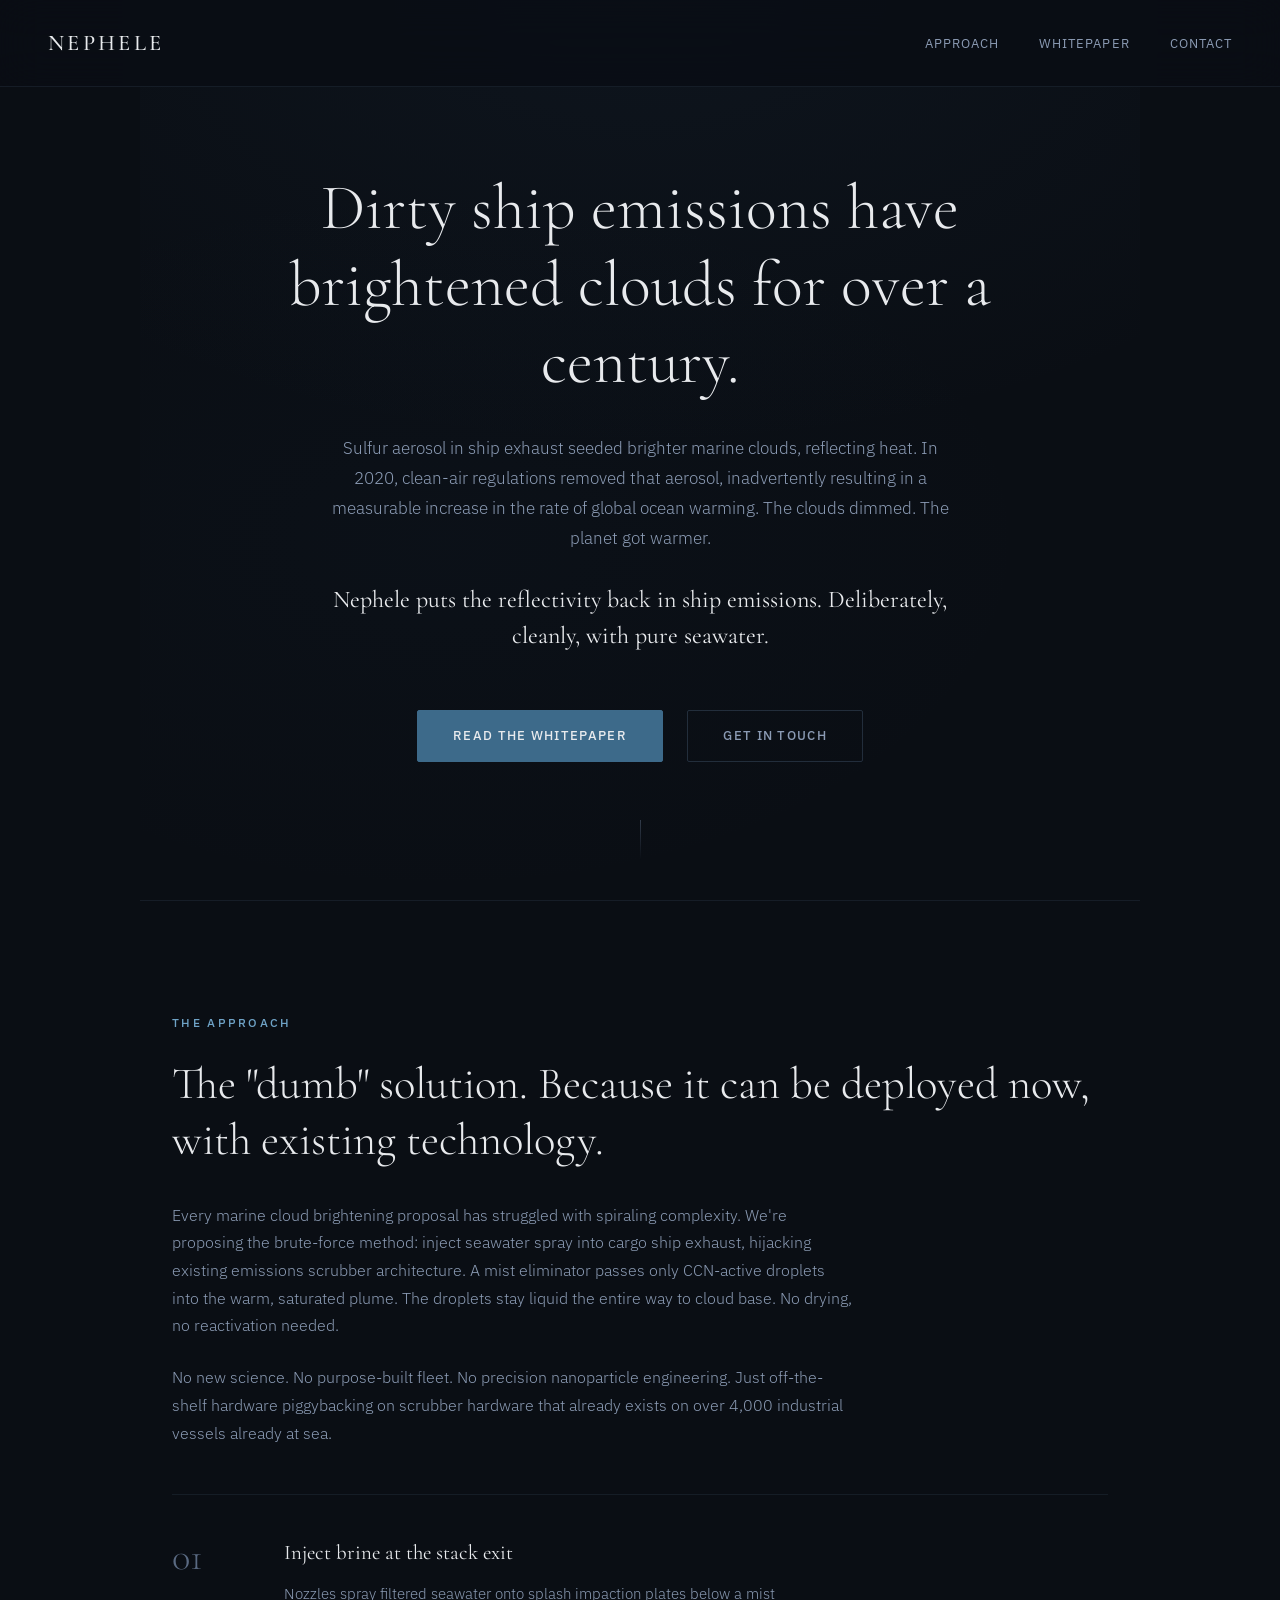
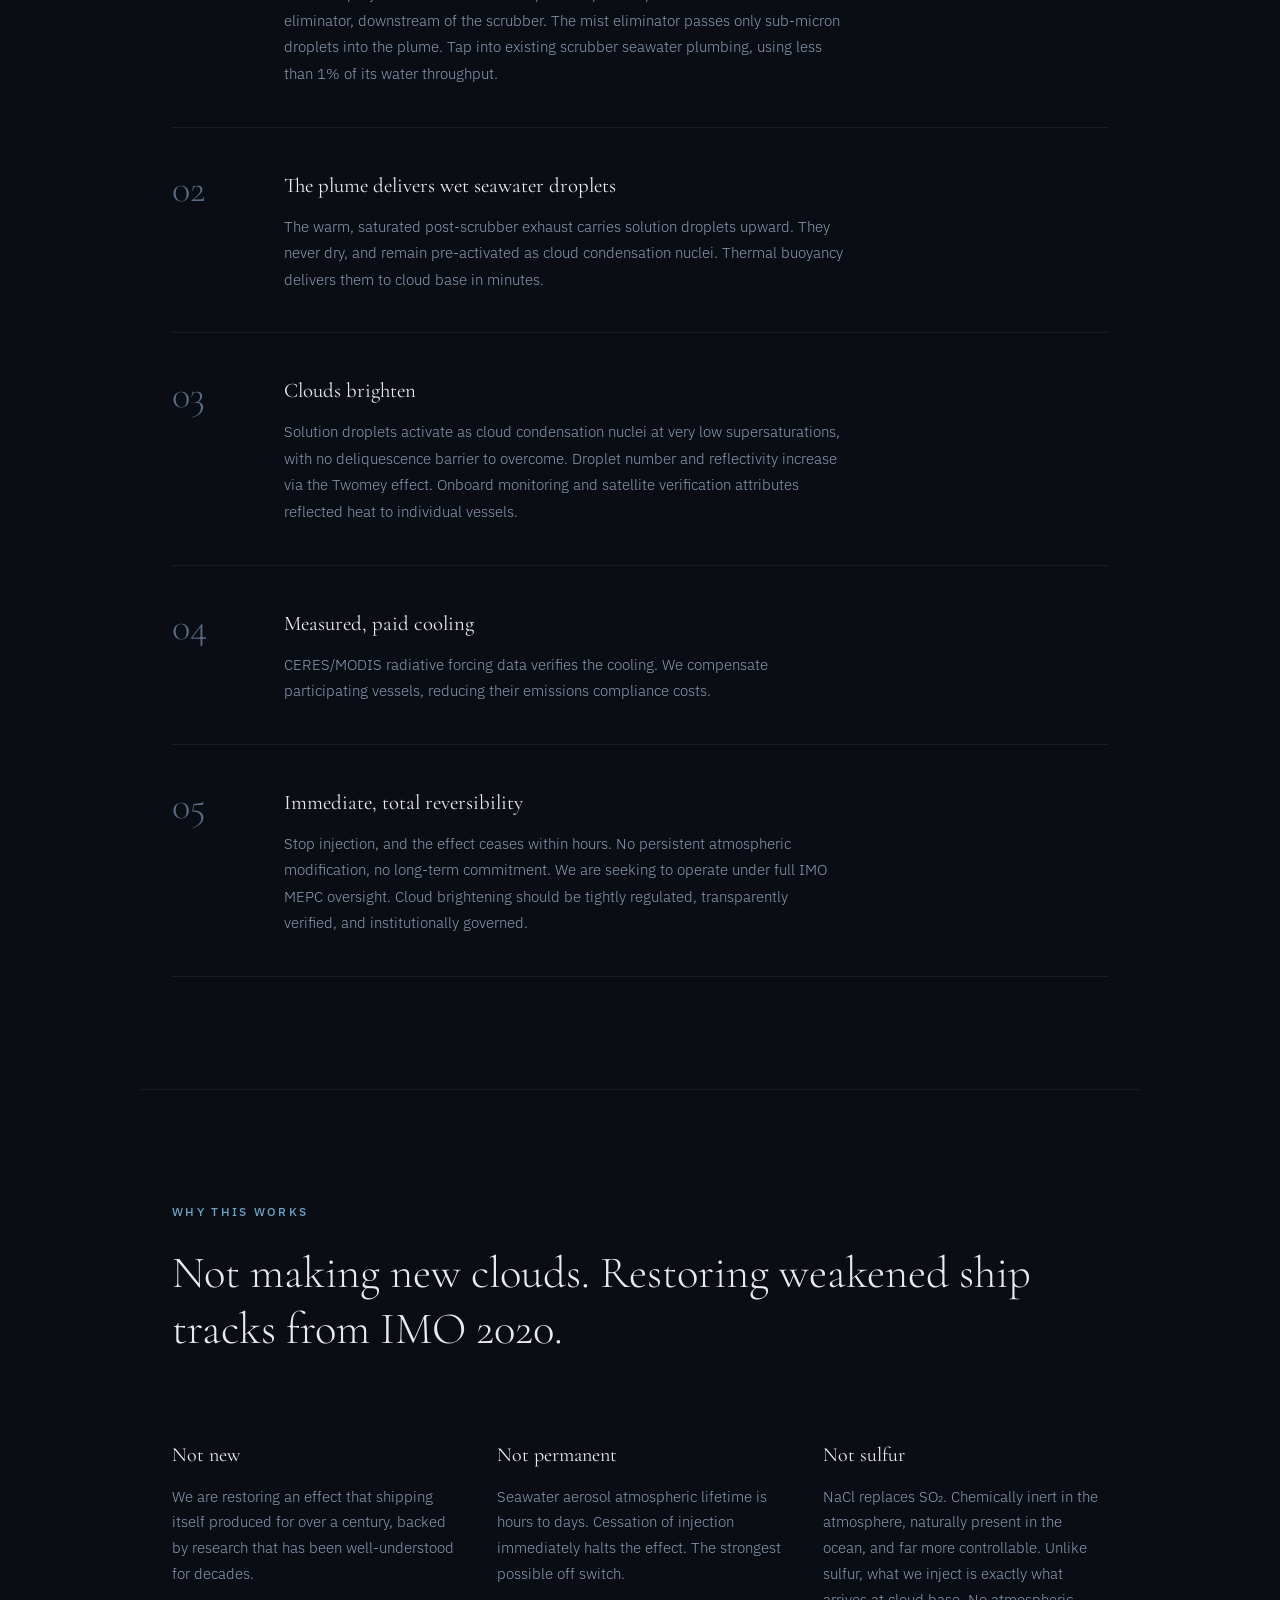
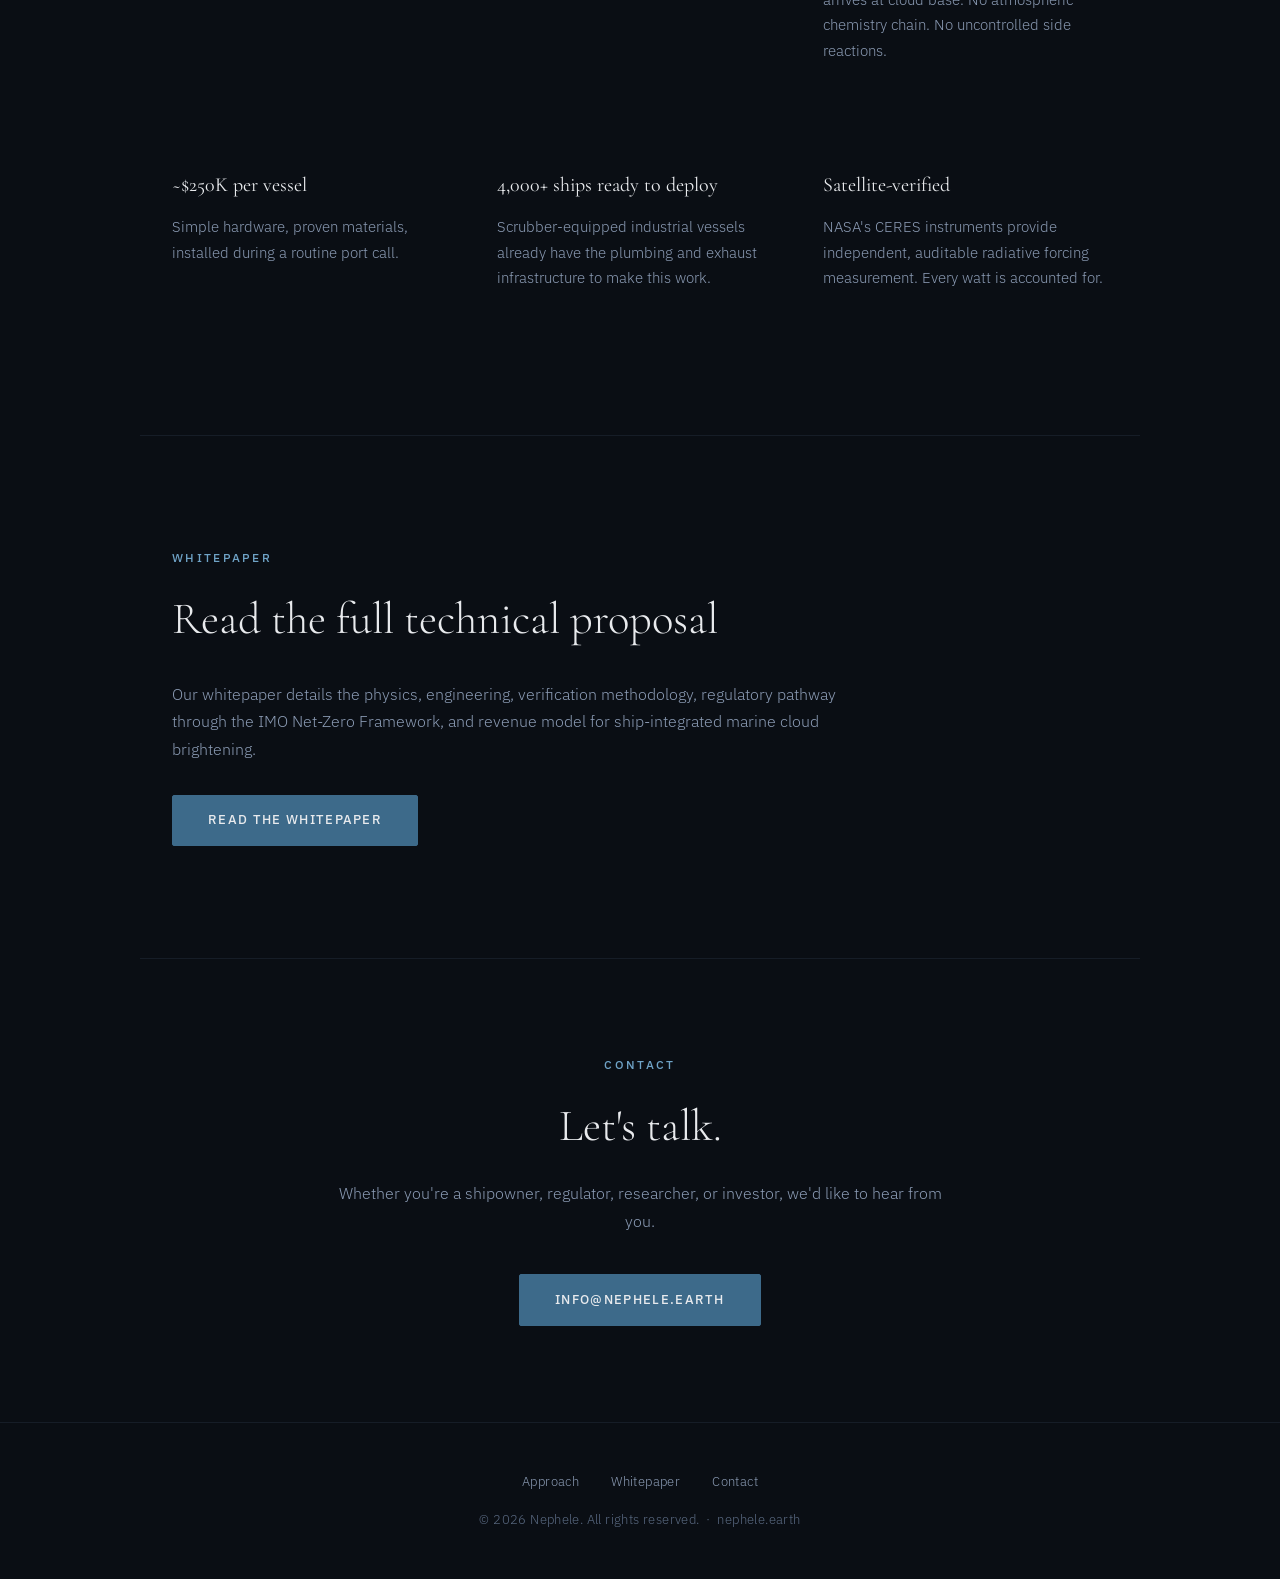
==== commit 1a5244b4: "new index" ====
--- a/nephele-site/index.html
+++ b/nephele-site/index.html
@@ -172,7 +172,7 @@
 
 <section class="reveal">
   <div class="section-label">Why This Works</div>
-  <h2 class="section-title">Not making new clouds. Replacing lost ship tracks from IMO 2020.</h2>
+  <h2 class="section-title">Not making new clouds. Restoring weakened ship tracks from IMO 2020.</h2>
   <div class="qualities">
     <div class="quality">
       <h3>Not new</h3>
@@ -243,4 +243,4 @@
 </script>
 
 </body>
-</html>+</html>
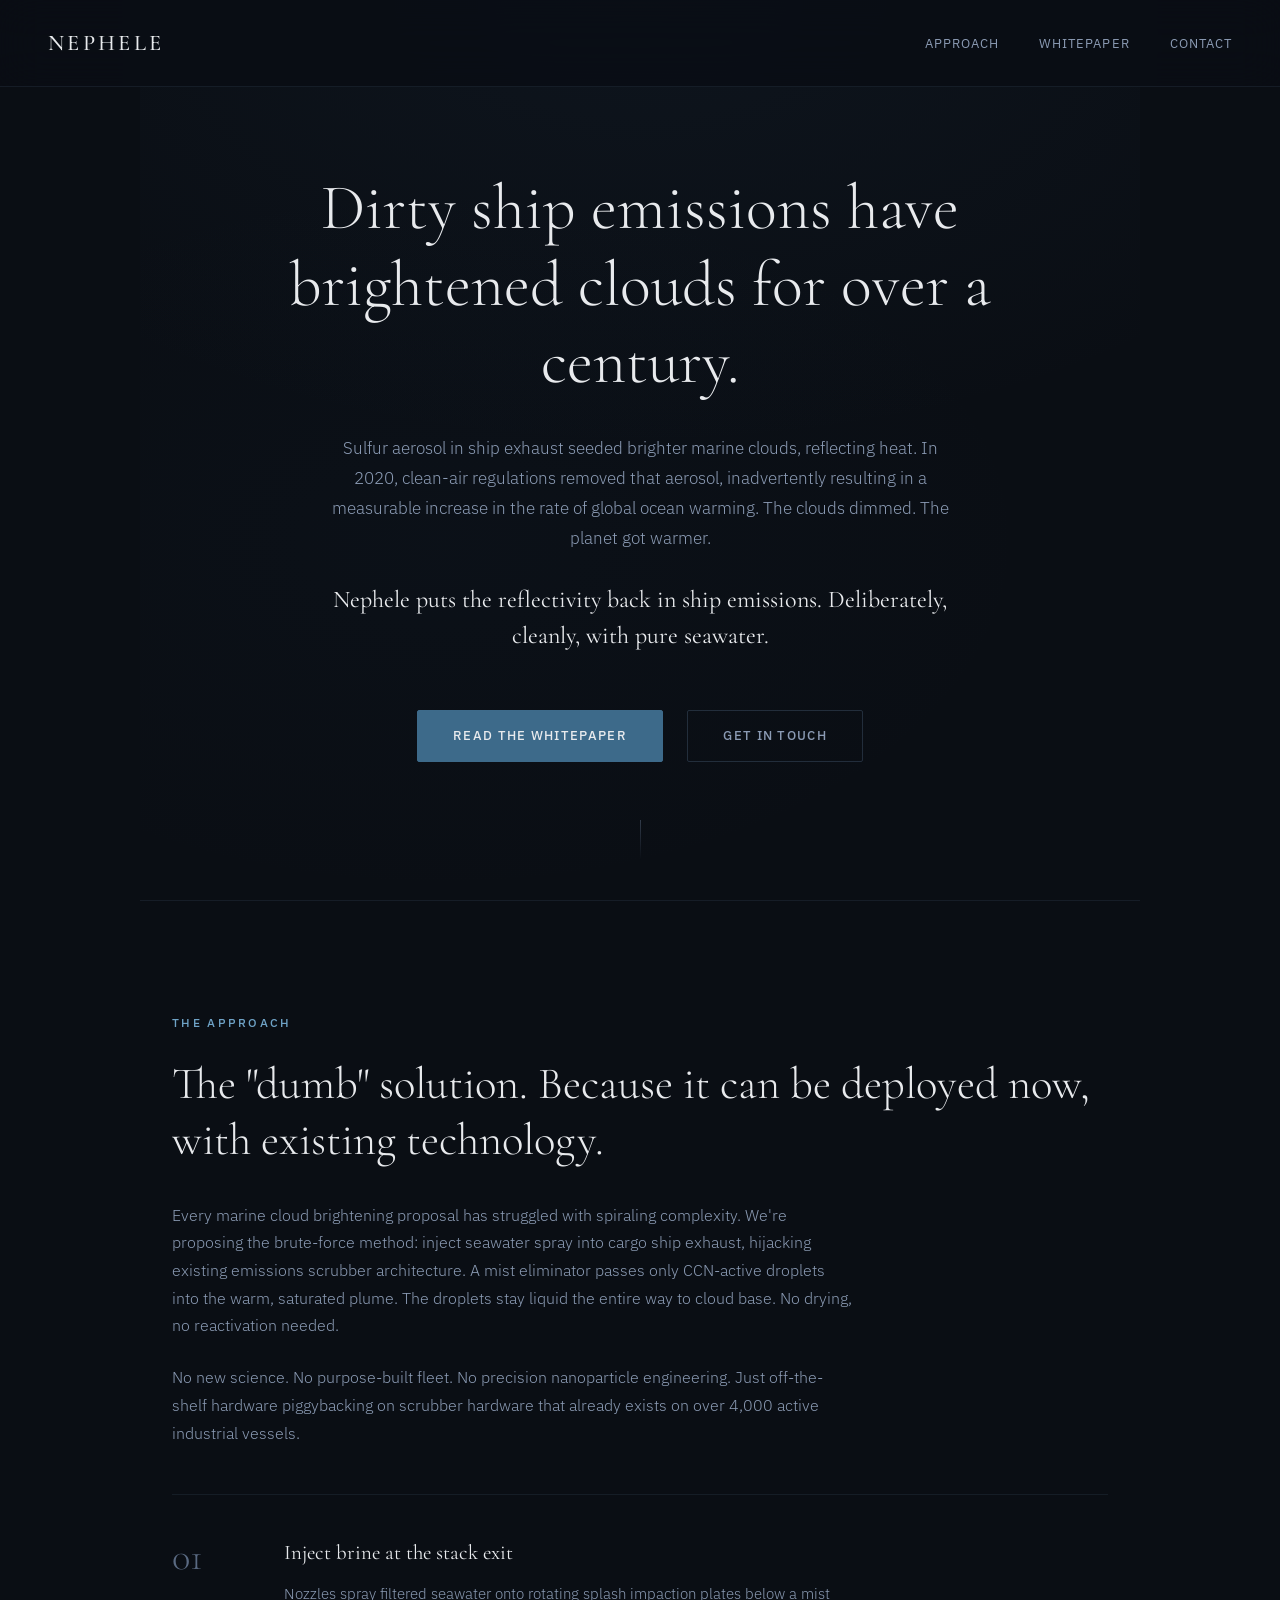
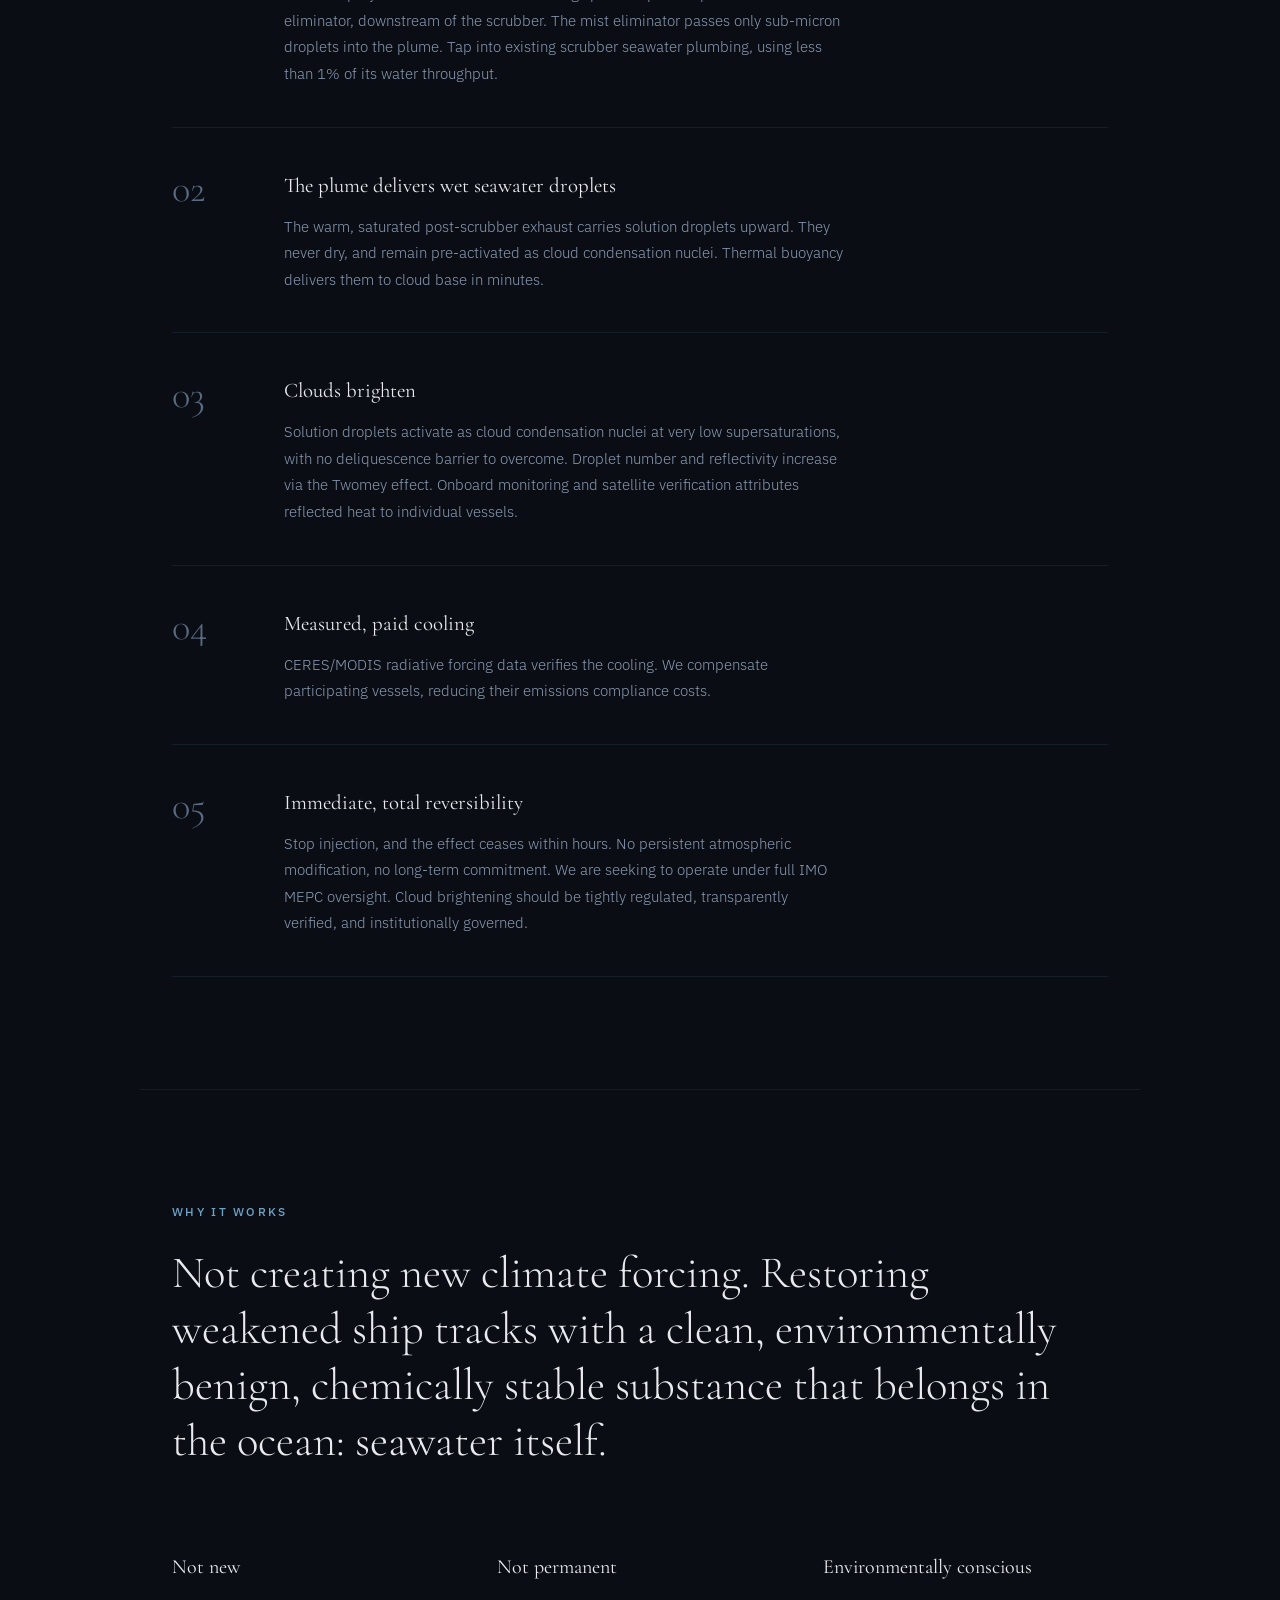
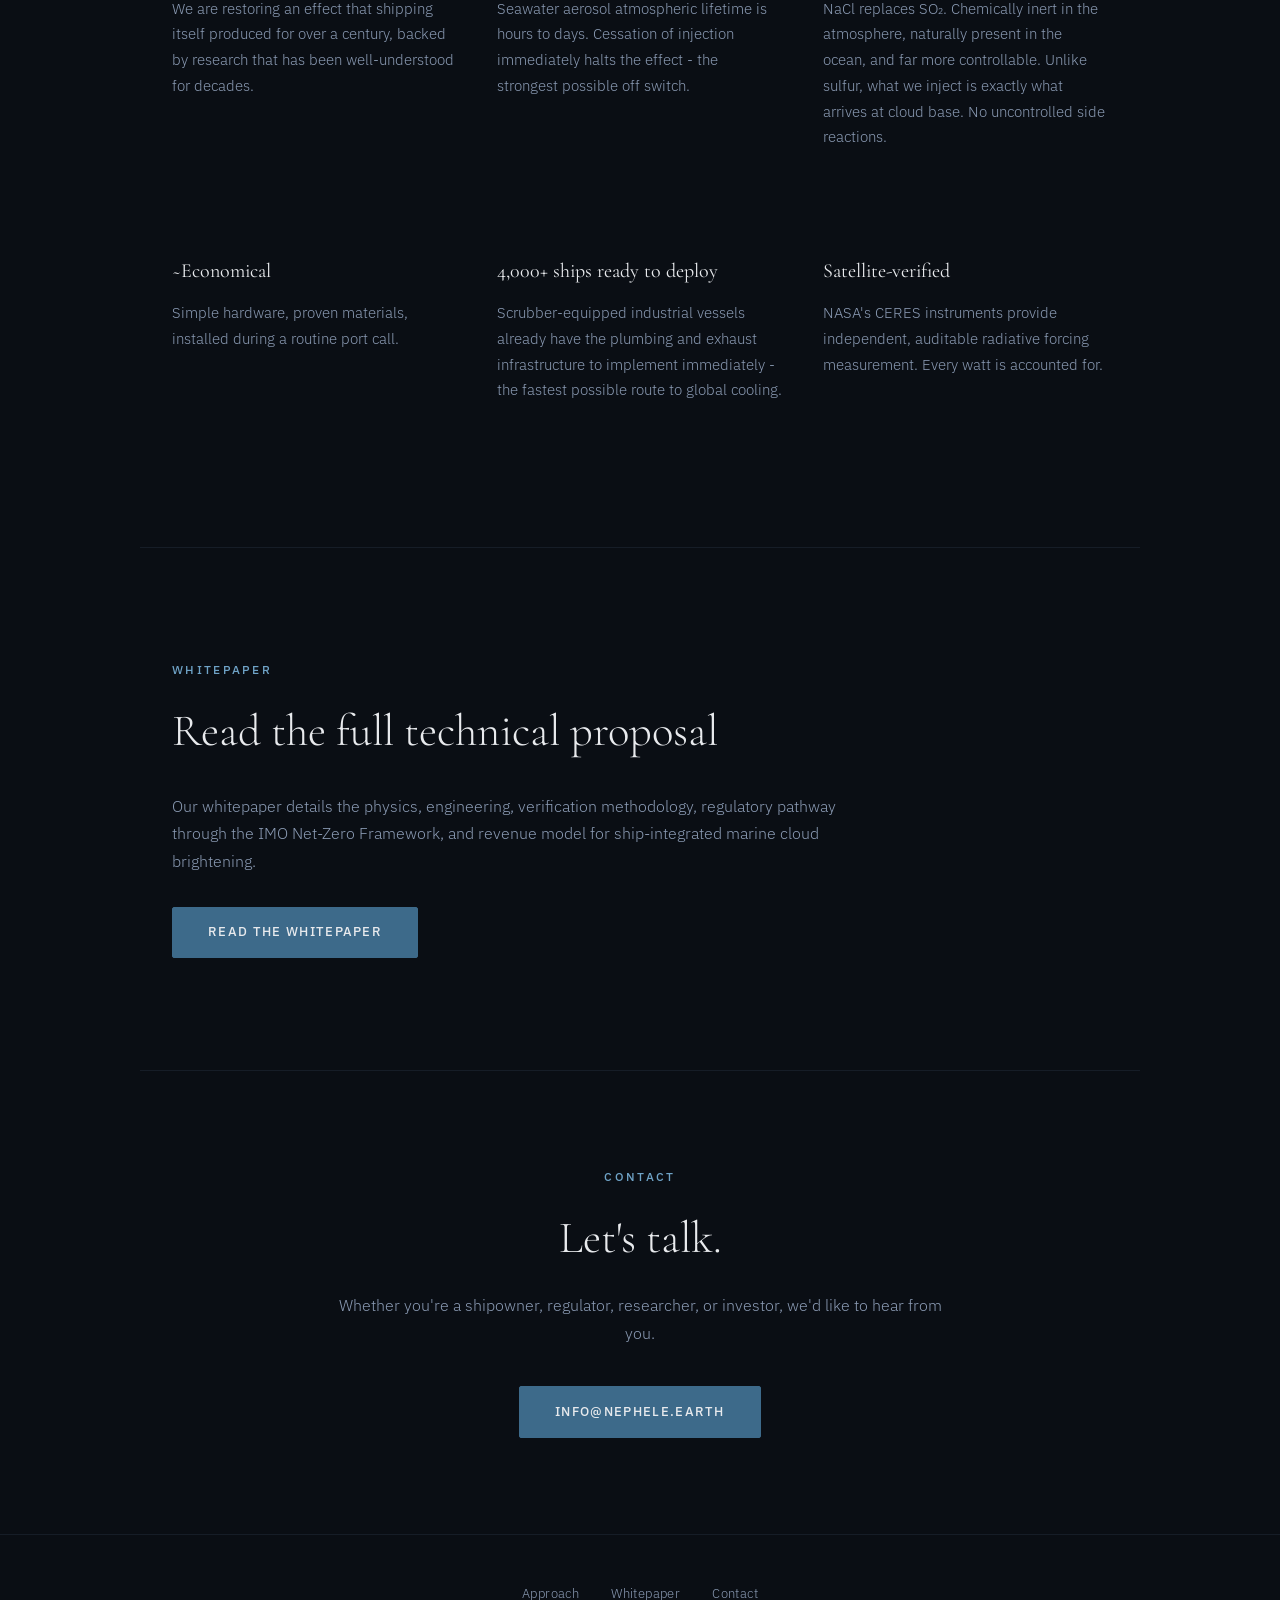
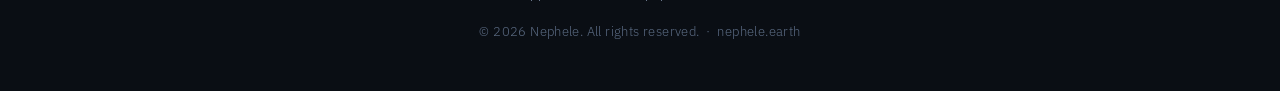
==== commit 054453a1: "refined index page a bit" ====
--- a/nephele-site/index.html
+++ b/nephele-site/index.html
@@ -127,14 +127,14 @@
   <h2 class="section-title">The "dumb" solution. Because it can be deployed now, with existing technology.</h2>
   <div class="section-body">
     <p>Every marine cloud brightening proposal has struggled with spiraling complexity. We're proposing the brute-force method: inject seawater spray into cargo ship exhaust, hijacking existing emissions scrubber architecture. A mist eliminator passes only CCN-active droplets into the warm, saturated plume. The droplets stay liquid the entire way to cloud base. No drying, no reactivation needed.</p>
-    <p>No new science. No purpose-built fleet. No precision nanoparticle engineering. Just off-the-shelf hardware piggybacking on scrubber hardware that already exists on over 4,000 industrial vessels already at sea.</p>
+    <p>No new science. No purpose-built fleet. No precision nanoparticle engineering. Just off-the-shelf hardware piggybacking on scrubber hardware that already exists on over 4,000 active industrial vessels.</p>
   </div>
   <div class="steps">
     <div class="step">
       <div class="step-num">01</div>
       <div>
         <h3>Inject brine at the stack exit</h3>
-        <p>Nozzles spray filtered seawater onto splash impaction plates below a mist eliminator, downstream of the scrubber. The mist eliminator passes only sub-micron droplets into the plume. Tap into existing scrubber seawater plumbing, using less than 1% of its water throughput.</p>
+        <p>Nozzles spray filtered seawater onto rotating splash impaction plates below a mist eliminator, downstream of the scrubber. The mist eliminator passes only sub-micron droplets into the plume. Tap into existing scrubber seawater plumbing, using less than 1% of its water throughput.</p>
       </div>
     </div>
     <div class="step">
@@ -171,8 +171,8 @@
 <div class="divider"></div>
 
 <section class="reveal">
-  <div class="section-label">Why This Works</div>
-  <h2 class="section-title">Not making new clouds. Restoring weakened ship tracks from IMO 2020.</h2>
+  <div class="section-label">Why It Works</div>
+  <h2 class="section-title">Not creating new climate forcing. Restoring weakened ship tracks with a clean, environmentally benign, chemically stable substance that belongs in the ocean: seawater itself.</h2>
   <div class="qualities">
     <div class="quality">
       <h3>Not new</h3>
@@ -180,19 +180,19 @@
     </div>
     <div class="quality">
       <h3>Not permanent</h3>
-      <p>Seawater aerosol atmospheric lifetime is hours to days. Cessation of injection immediately halts the effect. The strongest possible off switch.</p>
-    </div>
-    <div class="quality">
-      <h3>Not sulfur</h3>
-      <p>NaCl replaces SO₂. Chemically inert in the atmosphere, naturally present in the ocean, and far more controllable. Unlike sulfur, what we inject is exactly what arrives at cloud base. No atmospheric chemistry chain. No uncontrolled side reactions.</p>
-    </div>
-    <div class="quality">
-      <h3>~$250K per vessel</h3>
+      <p>Seawater aerosol atmospheric lifetime is hours to days. Cessation of injection immediately halts the effect - the strongest possible off switch.</p>
+    </div>
+    <div class="quality">
+      <h3>Environmentally conscious</h3>
+      <p>NaCl replaces SO₂. Chemically inert in the atmosphere, naturally present in the ocean, and far more controllable. Unlike sulfur, what we inject is exactly what arrives at cloud base. No uncontrolled side reactions.</p>
+    </div>
+    <div class="quality">
+      <h3>~Economical</h3>
       <p>Simple hardware, proven materials, installed during a routine port call.</p>
     </div>
     <div class="quality">
       <h3>4,000+ ships ready to deploy</h3>
-      <p>Scrubber-equipped industrial vessels already have the plumbing and exhaust infrastructure to make this work.</p>
+      <p>Scrubber-equipped industrial vessels already have the plumbing and exhaust infrastructure to implement immediately - the fastest possible route to global cooling.</p>
     </div>
     <div class="quality">
       <h3>Satellite-verified</h3>
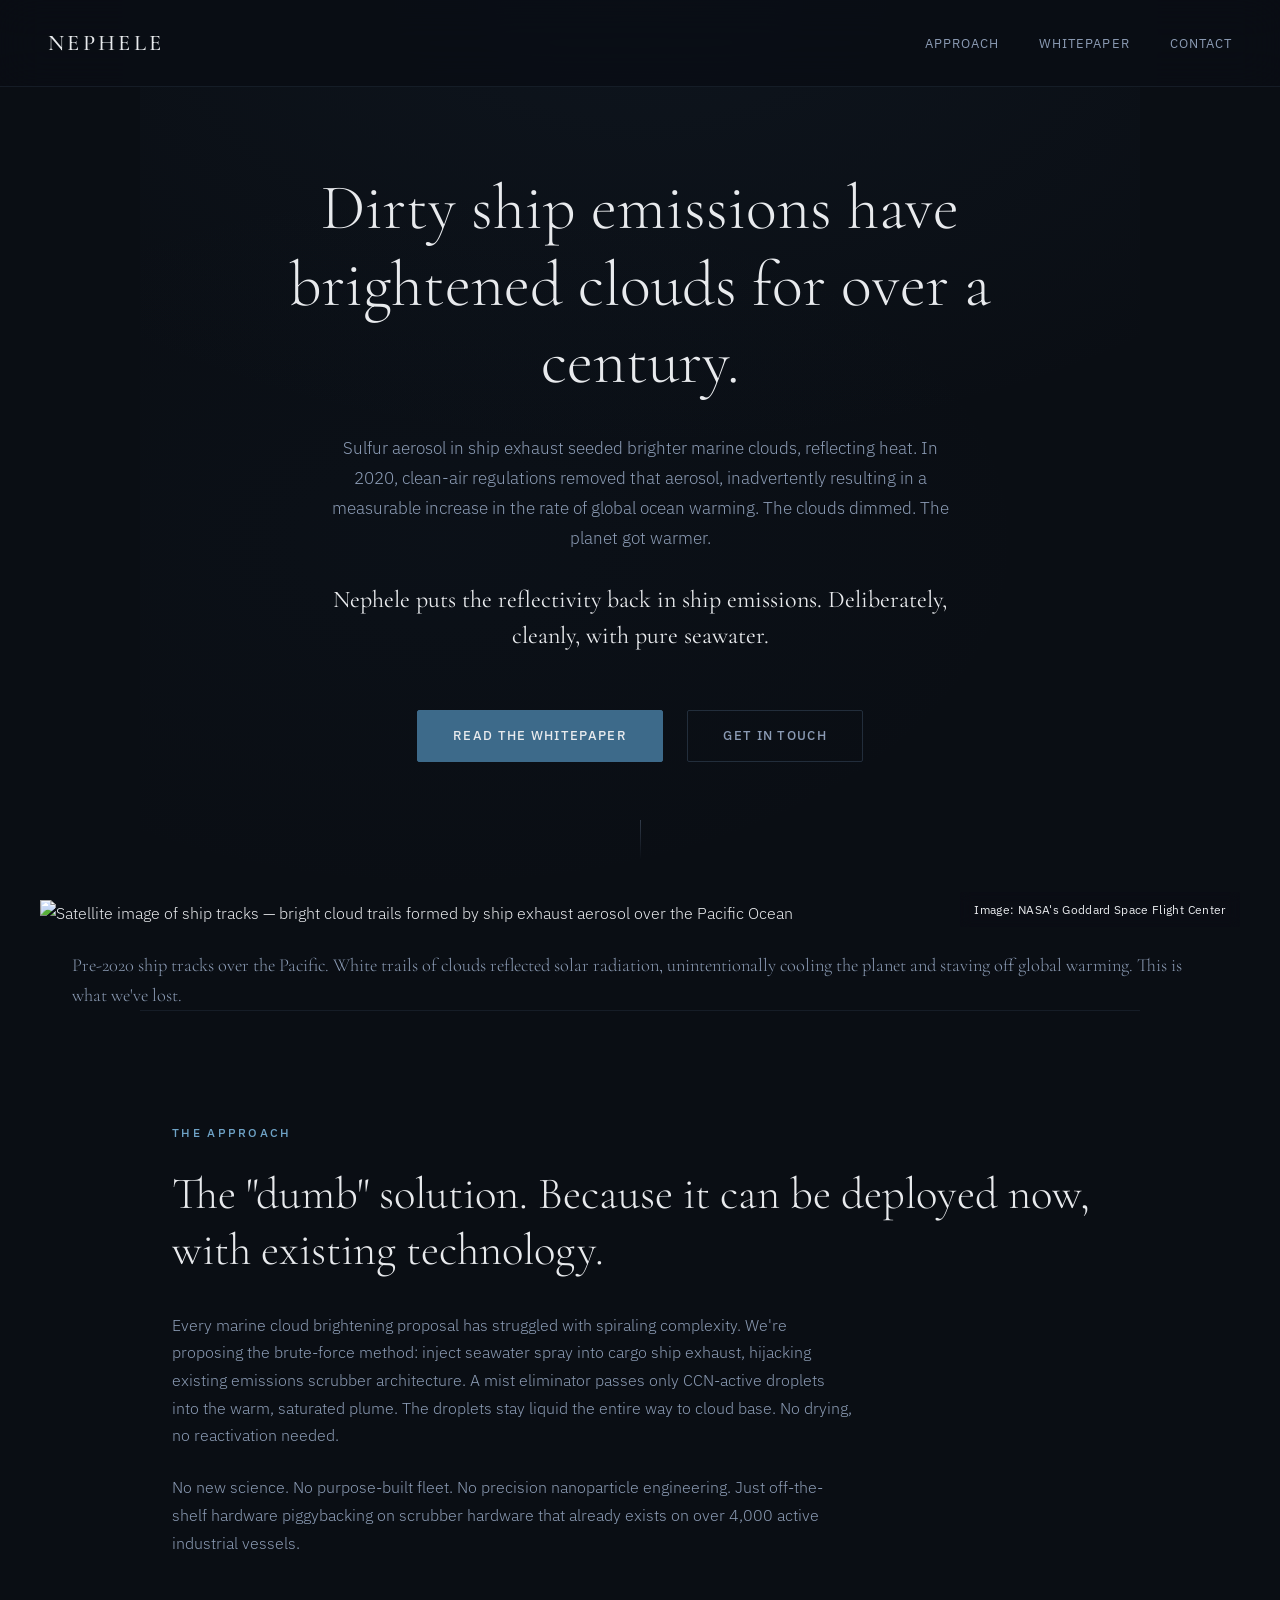
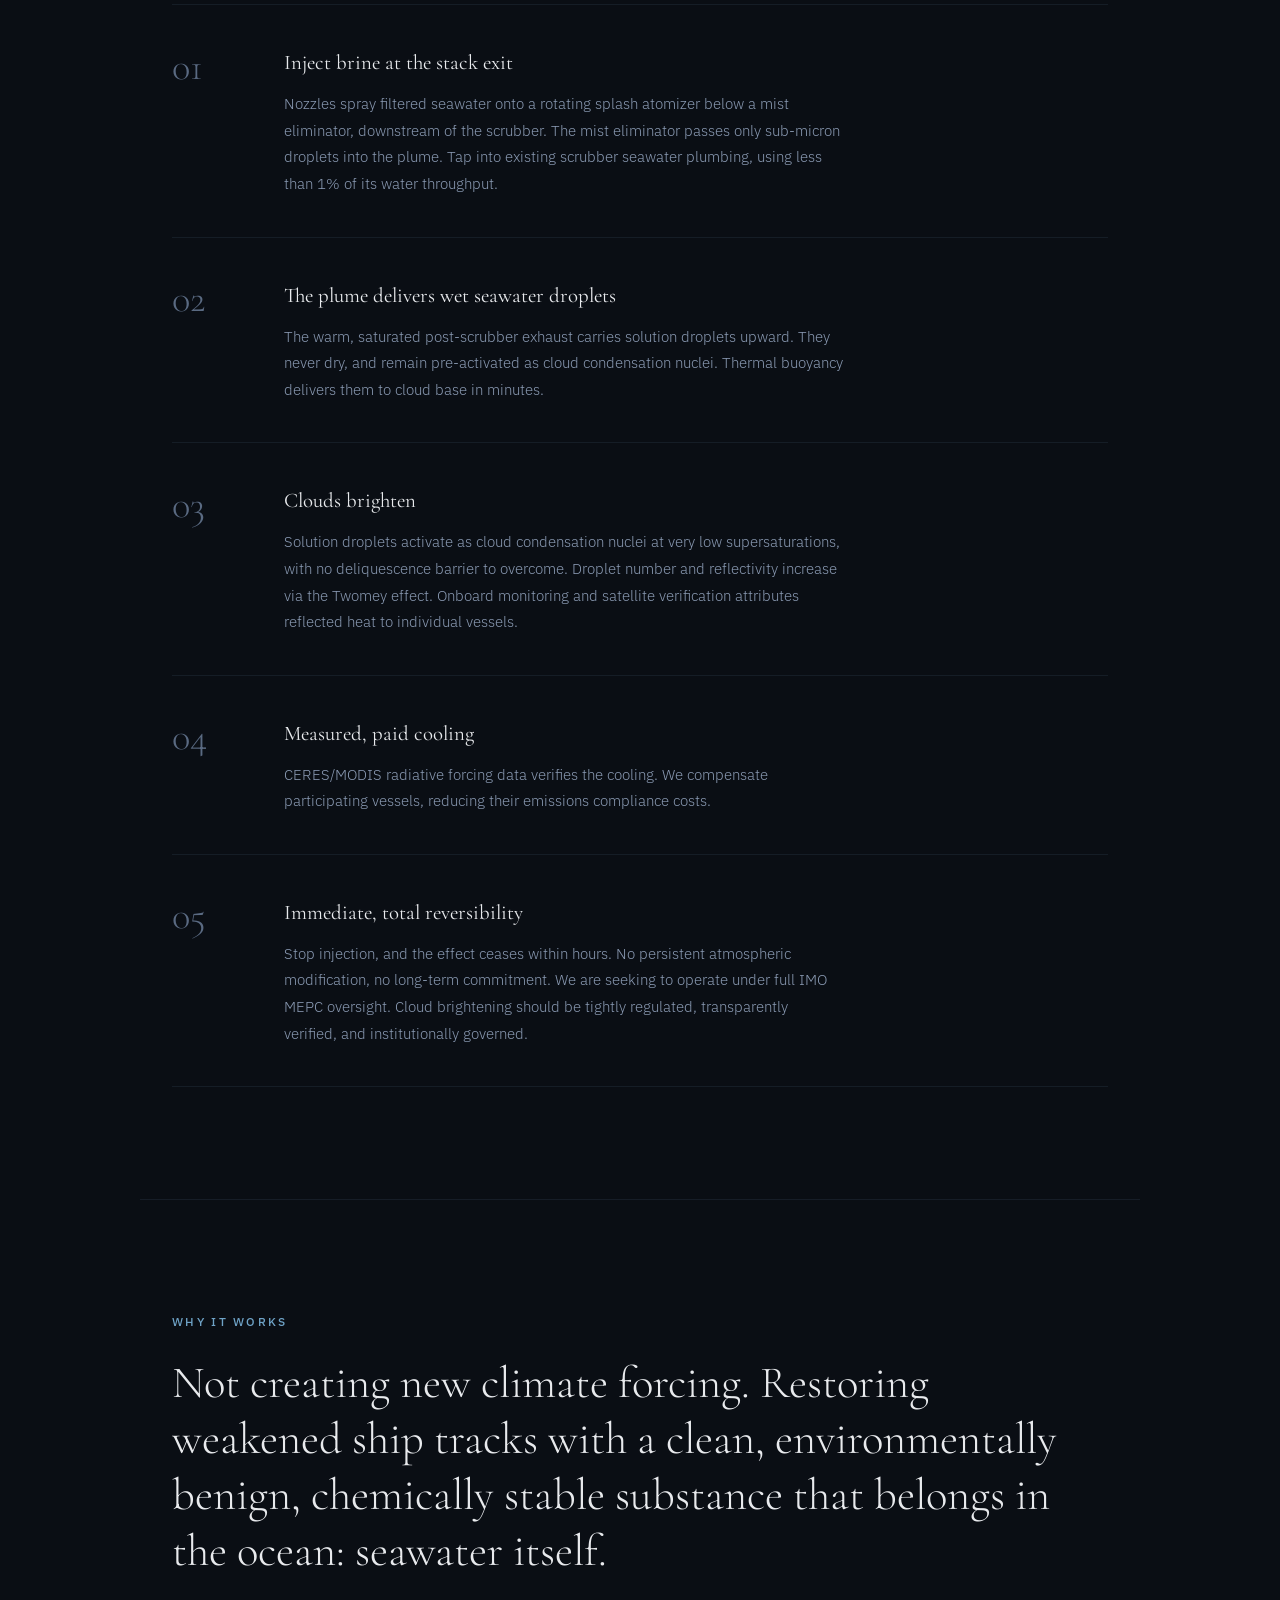
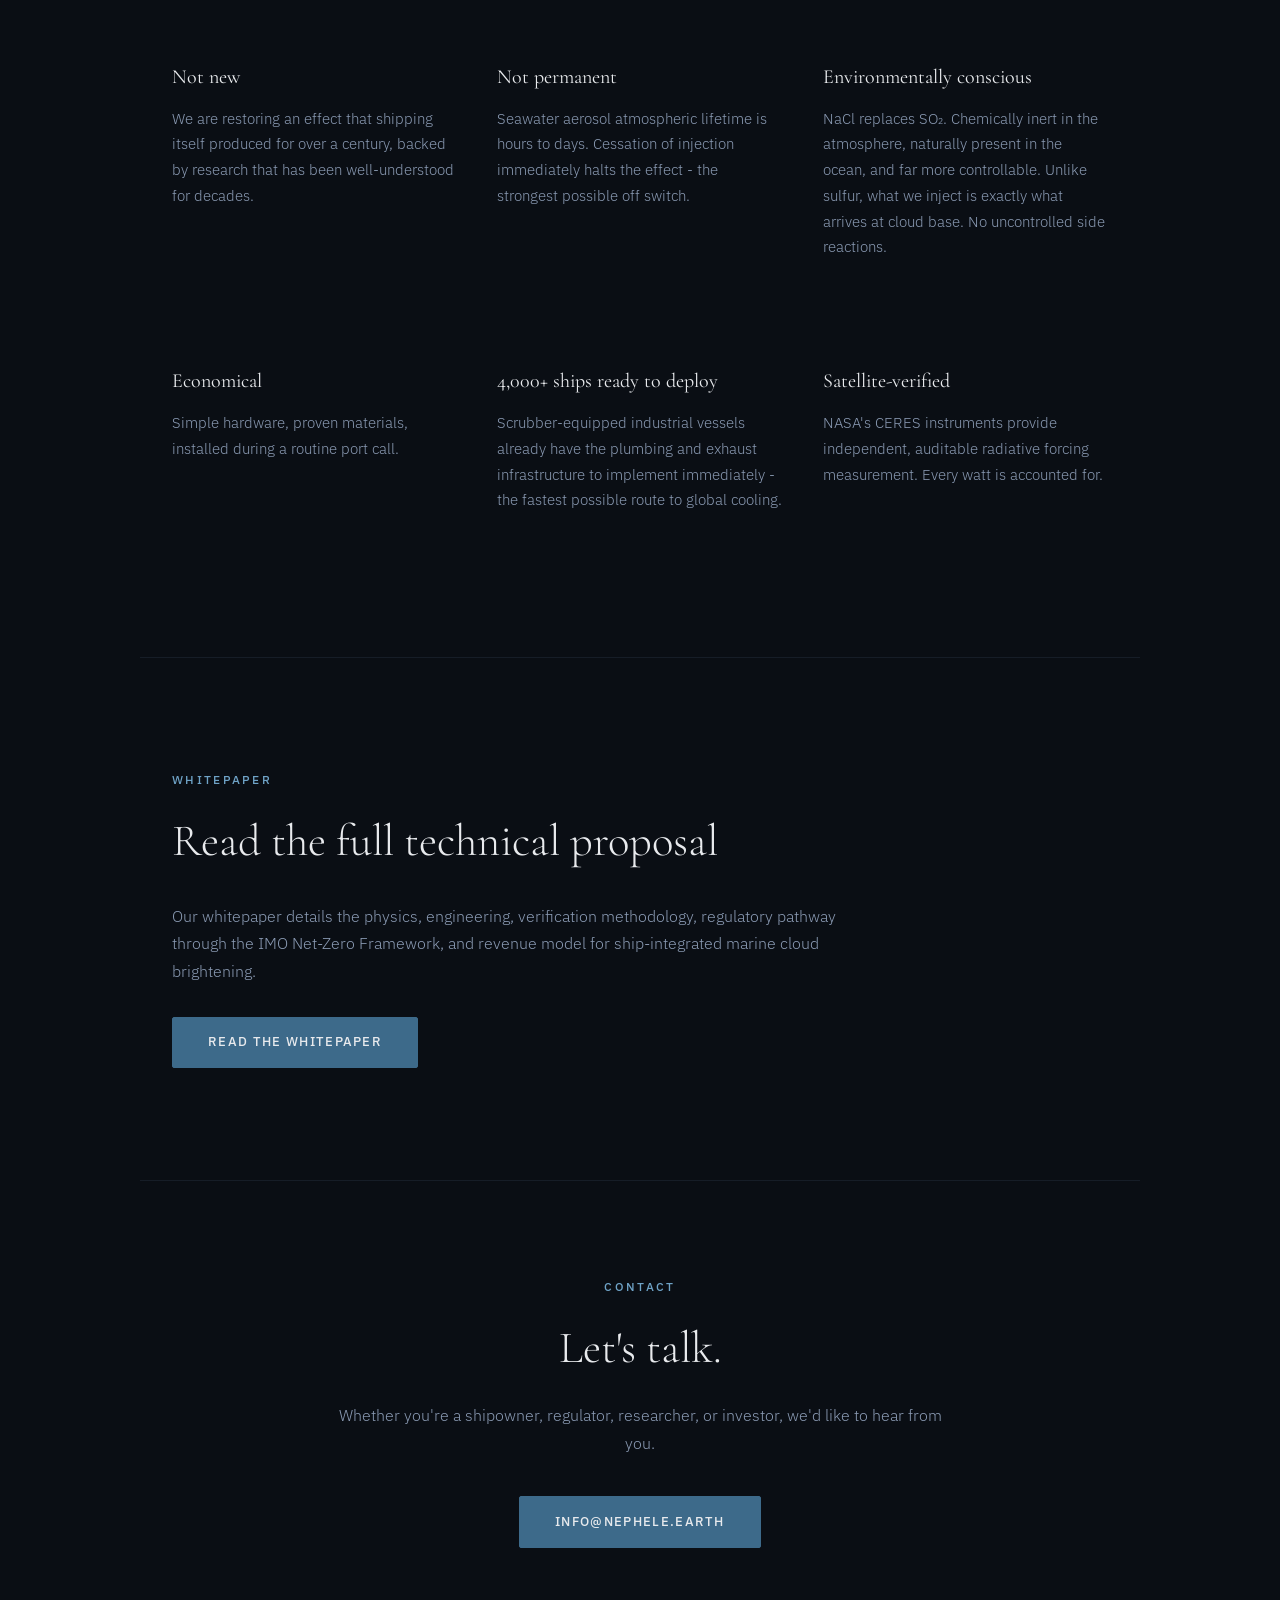
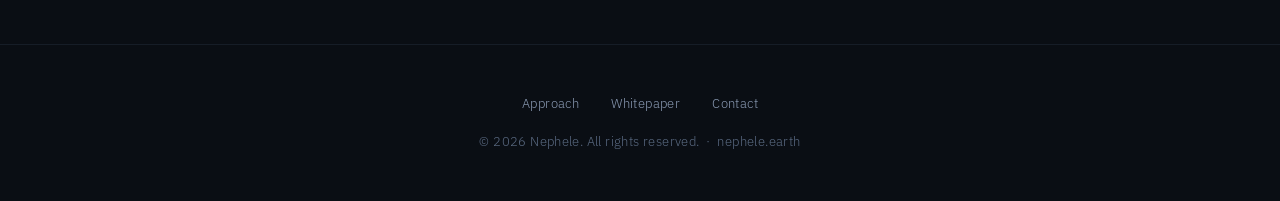
==== commit d7f66c0d: "refined index page a bit" ====
--- a/nephele-site/index.html
+++ b/nephele-site/index.html
@@ -57,6 +57,12 @@
   .hero-scroll { position: absolute; bottom: 2.5rem; left: 50%; transform: translateX(-50%); opacity: 0; animation: fadeIn 1s ease 2.2s forwards; }
   .hero-scroll span { display: block; width: 1px; height: 40px; background: linear-gradient(to bottom, var(--text-muted), transparent); margin: 0 auto; animation: scrollPulse 2.5s ease infinite; }
 
+  .hero-image-wrap { position: relative; width: 100%; max-width: 1200px; margin: 0 auto; }
+  .hero-image { display: block; width: 100%; height: auto; }
+  .hero-image-credit { position: absolute; bottom: 0; right: 0; padding: 0.5rem 0.9rem; background: rgba(10, 14, 20, 0.7); backdrop-filter: blur(6px); -webkit-backdrop-filter: blur(6px); color: var(--text-primary); font-size: 0.72rem; font-weight: 400; letter-spacing: 0.03em; text-decoration: none; transition: color 0.3s; }
+  .hero-image-credit:hover { color: var(--accent); }
+  .hero-image-caption { max-width: 1200px; margin: 1.5rem auto 0; padding: 0 2rem; font-family: var(--serif); font-size: 1.15rem; font-weight: 300; color: var(--text-secondary); line-height: 1.6; }
+
   .steps { margin-top: 3rem; display: flex; flex-direction: column; }
   .step { display: grid; grid-template-columns: 80px 1fr; gap: 2rem; padding: 2.5rem 0; border-bottom: 1px solid var(--border); align-items: start; }
   .step:first-child { border-top: 1px solid var(--border); }
@@ -120,6 +126,12 @@
   <div class="hero-scroll"><span></span></div>
 </section>
 
+<div class="hero-image-wrap reveal">
+  <img src="ShipTracks_NASA.jpg" alt="Satellite image of ship tracks — bright cloud trails formed by ship exhaust aerosol over the Pacific Ocean" class="hero-image" loading="eager">
+  <a href="https://svs.gsfc.nasa.gov/10839" target="_blank" rel="noopener" class="hero-image-credit">Image: NASA's Goddard Space Flight Center</a>
+</div>
+<p class="hero-image-caption reveal">Pre-2020 ship tracks over the Pacific. White trails of clouds reflected solar radiation, unintentionally cooling the planet and staving off global warming. This is what we've lost.</p>
+
 <div class="divider"></div>
 
 <section id="approach" class="reveal">
@@ -134,7 +146,7 @@
       <div class="step-num">01</div>
       <div>
         <h3>Inject brine at the stack exit</h3>
-        <p>Nozzles spray filtered seawater onto rotating splash impaction plates below a mist eliminator, downstream of the scrubber. The mist eliminator passes only sub-micron droplets into the plume. Tap into existing scrubber seawater plumbing, using less than 1% of its water throughput.</p>
+        <p>Nozzles spray filtered seawater onto a rotating splash atomizer below a mist eliminator, downstream of the scrubber. The mist eliminator passes only sub-micron droplets into the plume. Tap into existing scrubber seawater plumbing, using less than 1% of its water throughput.</p>
       </div>
     </div>
     <div class="step">
@@ -187,7 +199,7 @@
       <p>NaCl replaces SO₂. Chemically inert in the atmosphere, naturally present in the ocean, and far more controllable. Unlike sulfur, what we inject is exactly what arrives at cloud base. No uncontrolled side reactions.</p>
     </div>
     <div class="quality">
-      <h3>~Economical</h3>
+      <h3>Economical</h3>
       <p>Simple hardware, proven materials, installed during a routine port call.</p>
     </div>
     <div class="quality">
@@ -243,4 +255,4 @@
 </script>
 
 </body>
-</html>
+</html>
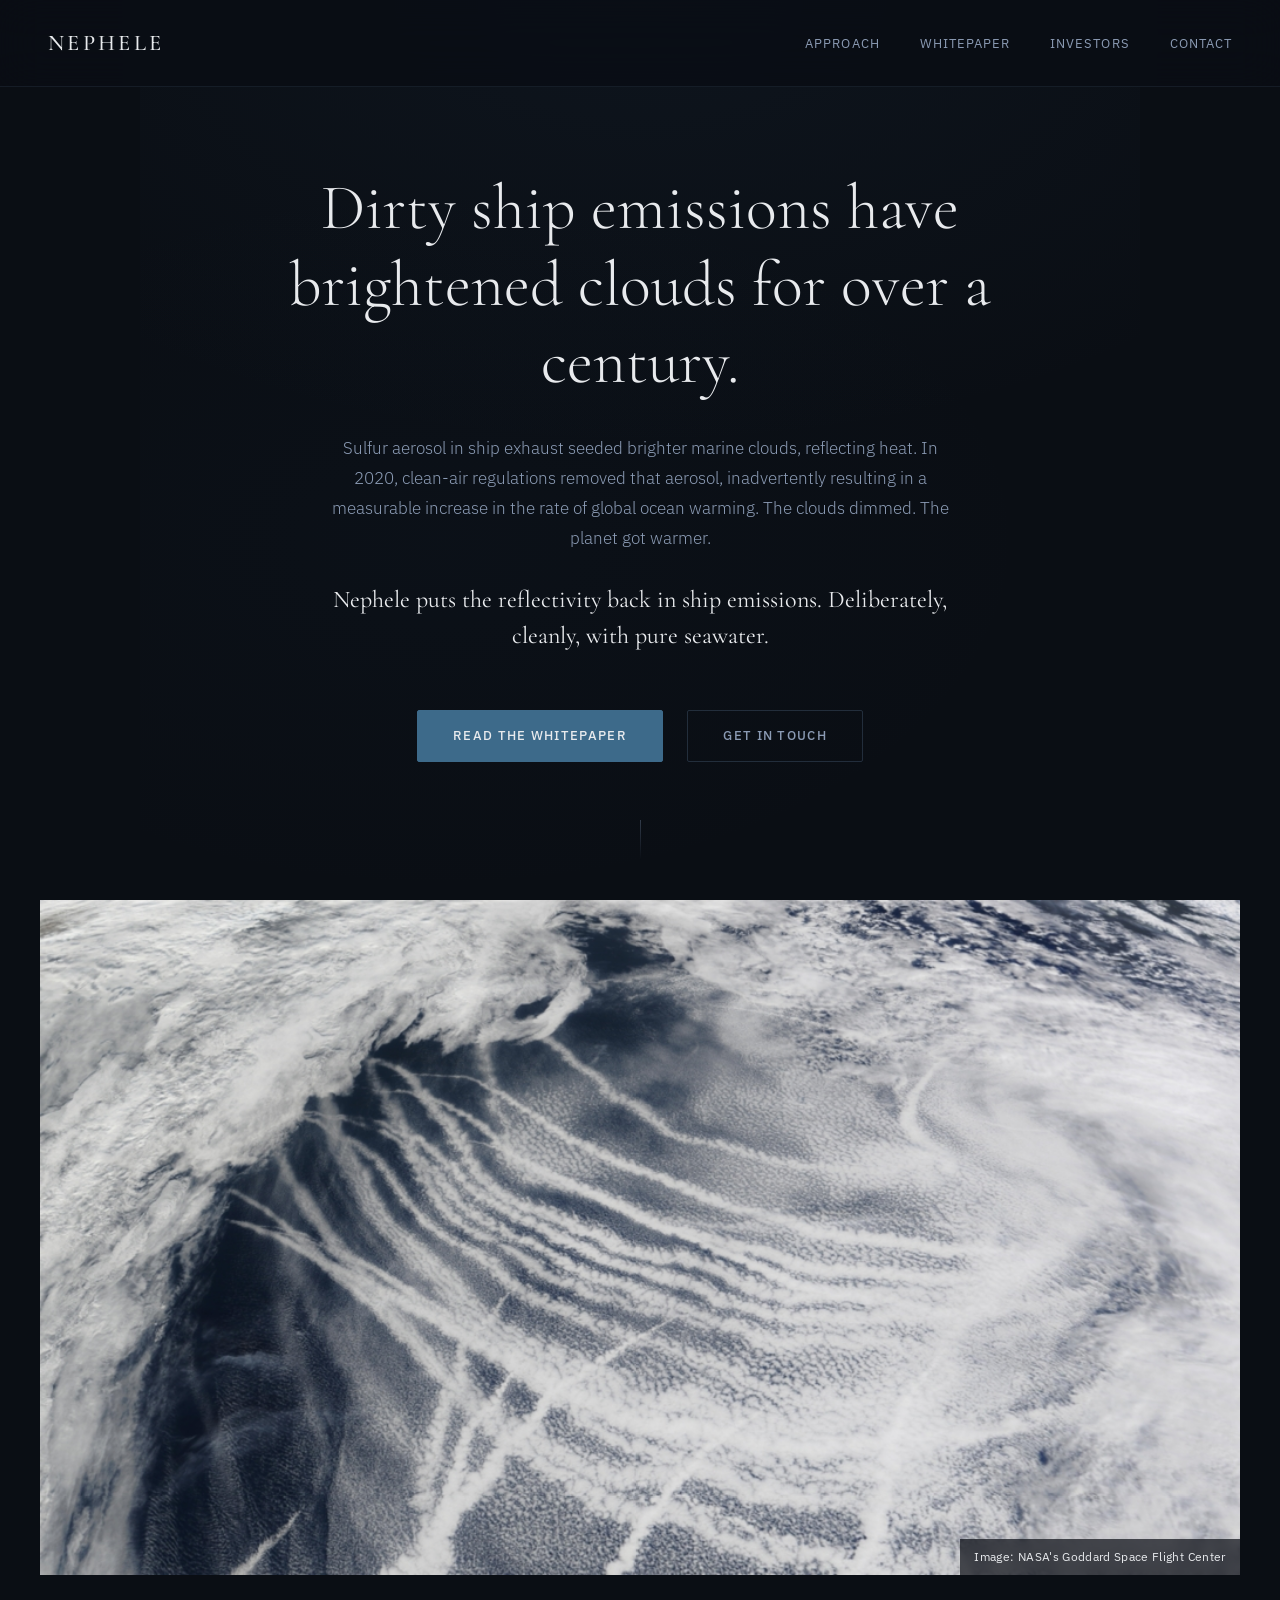
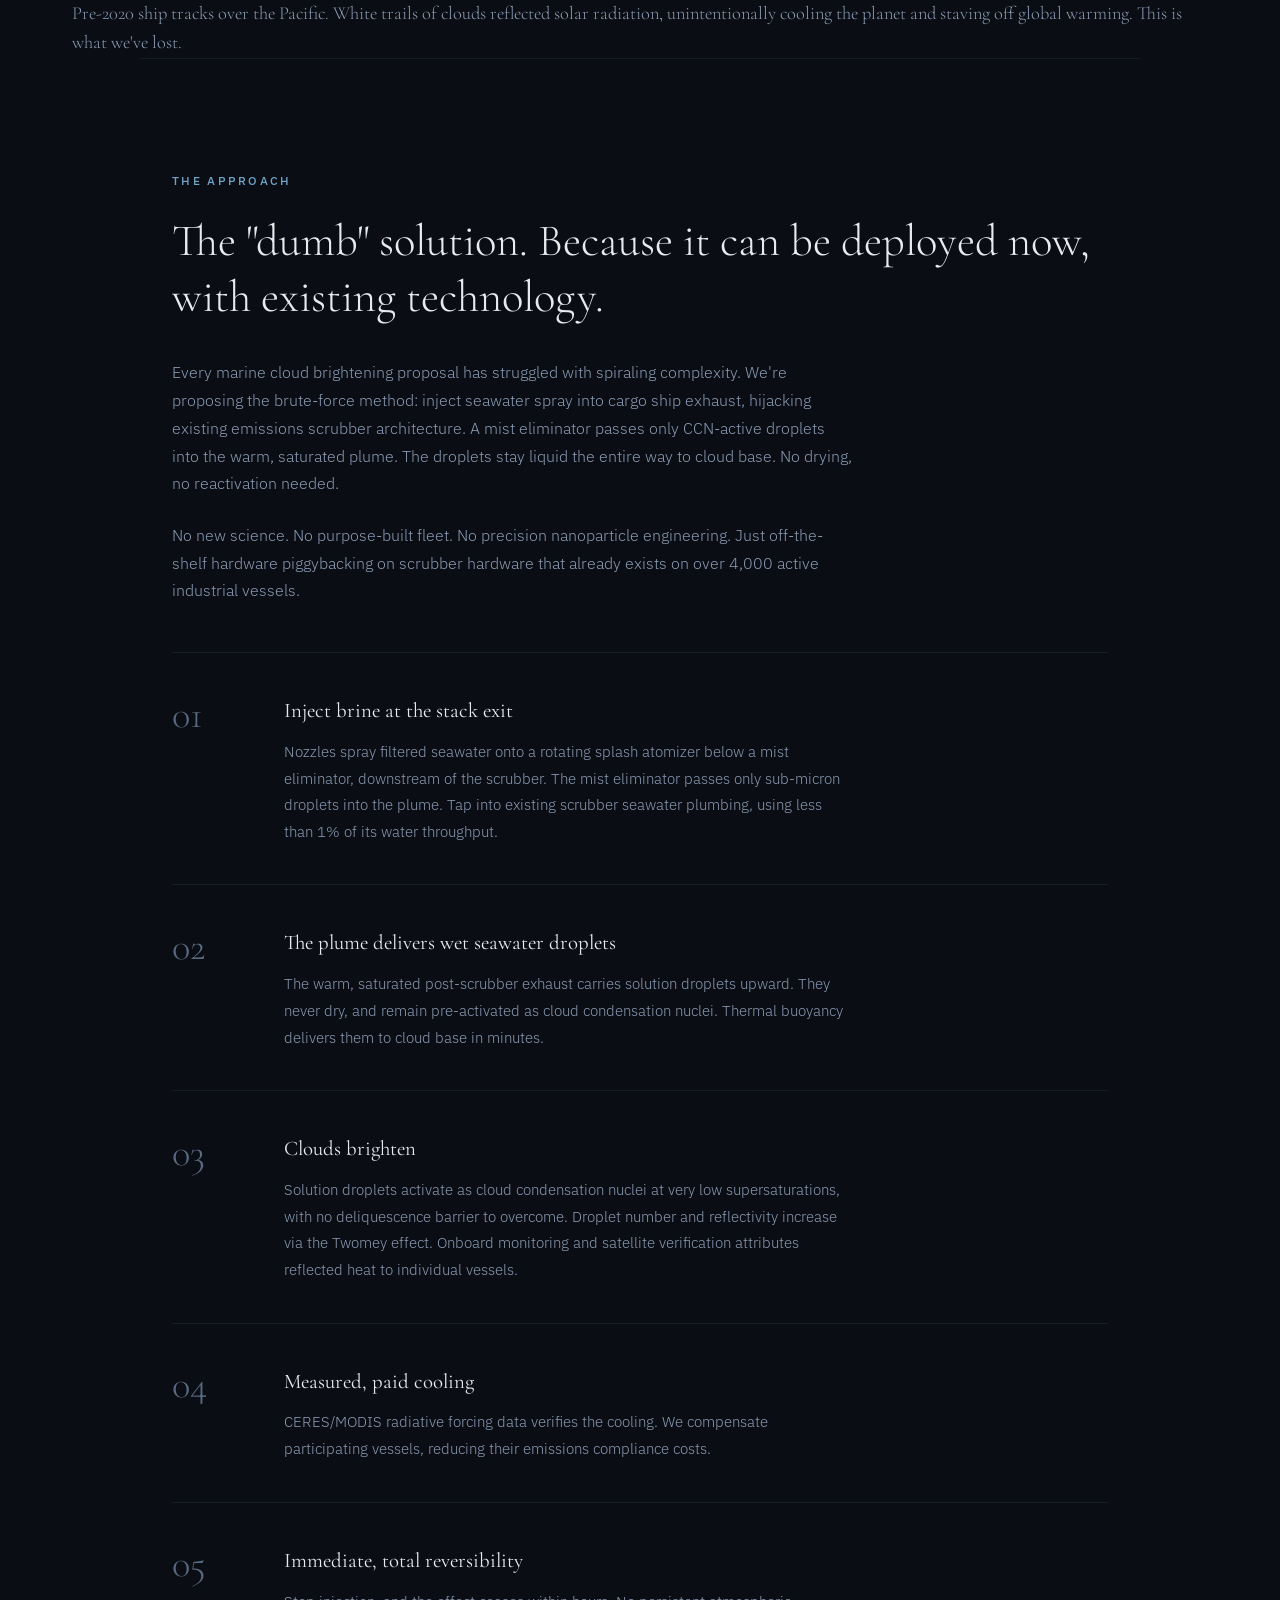
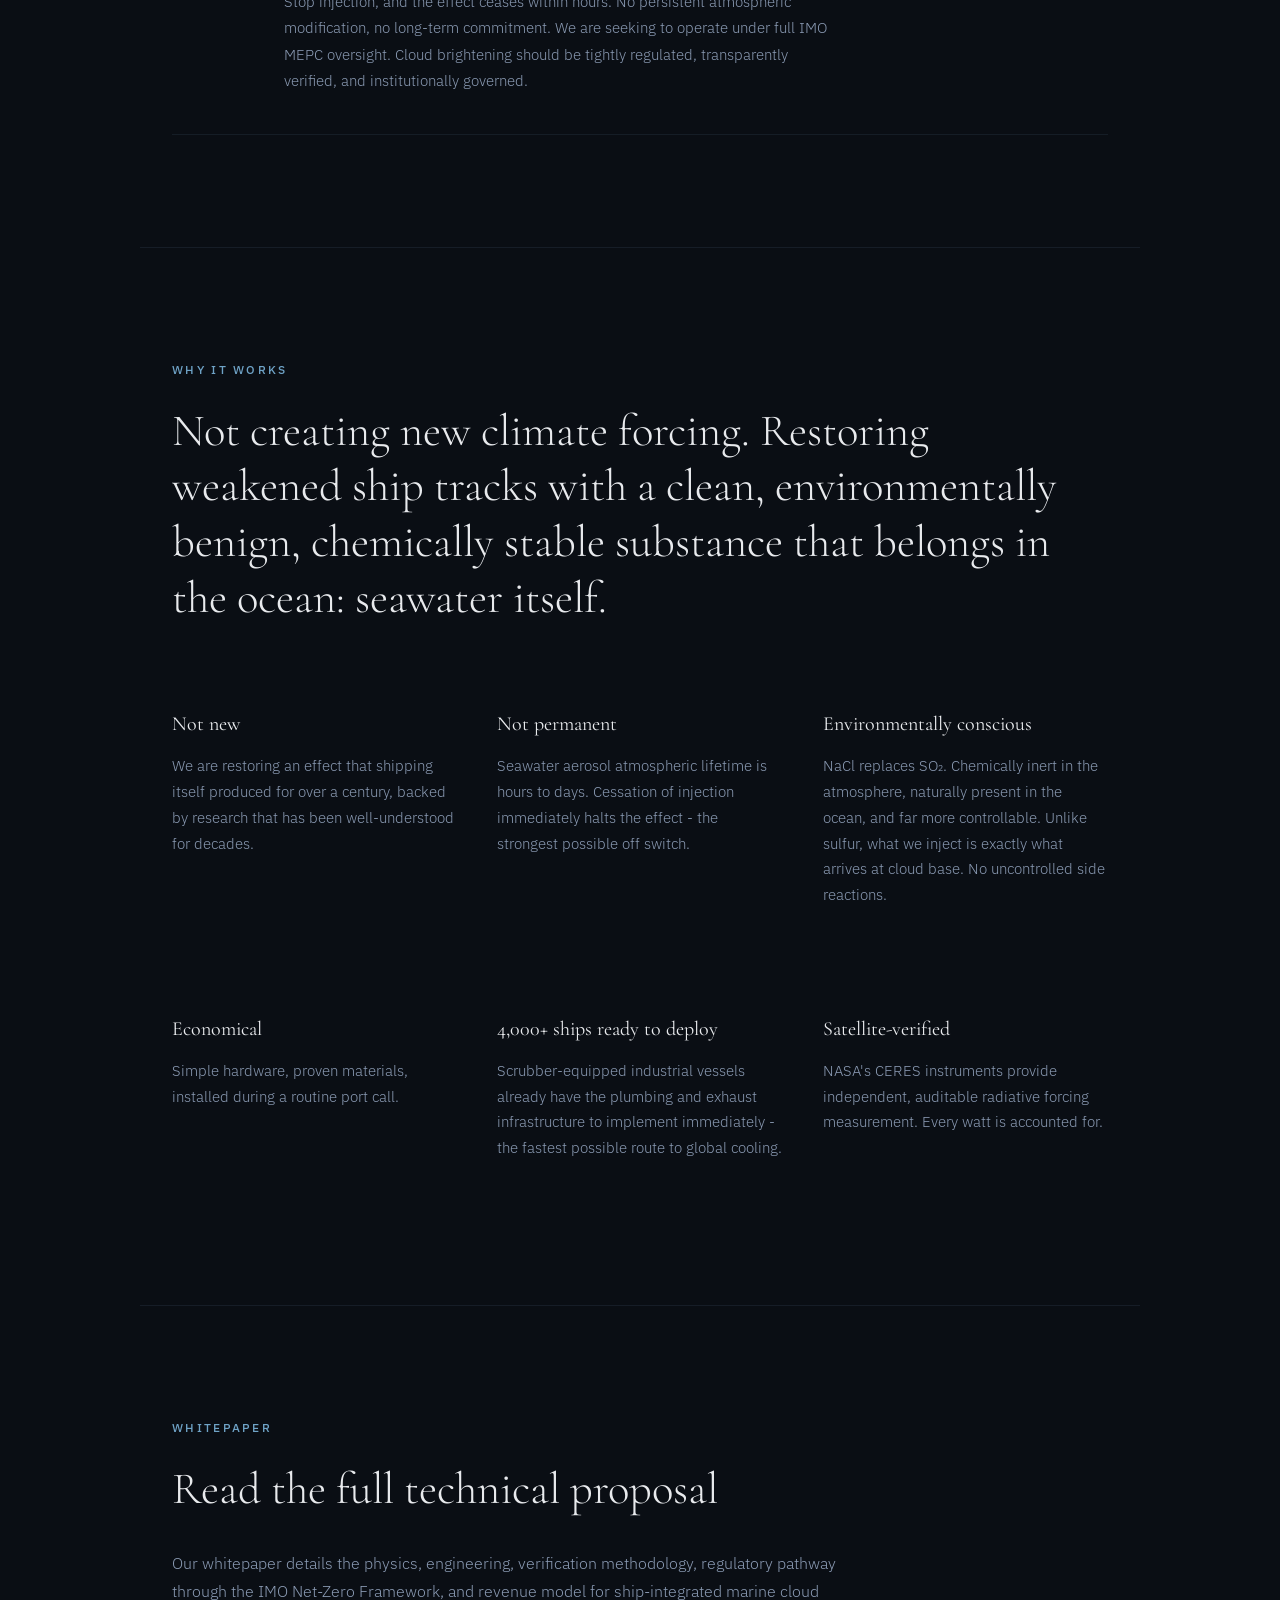
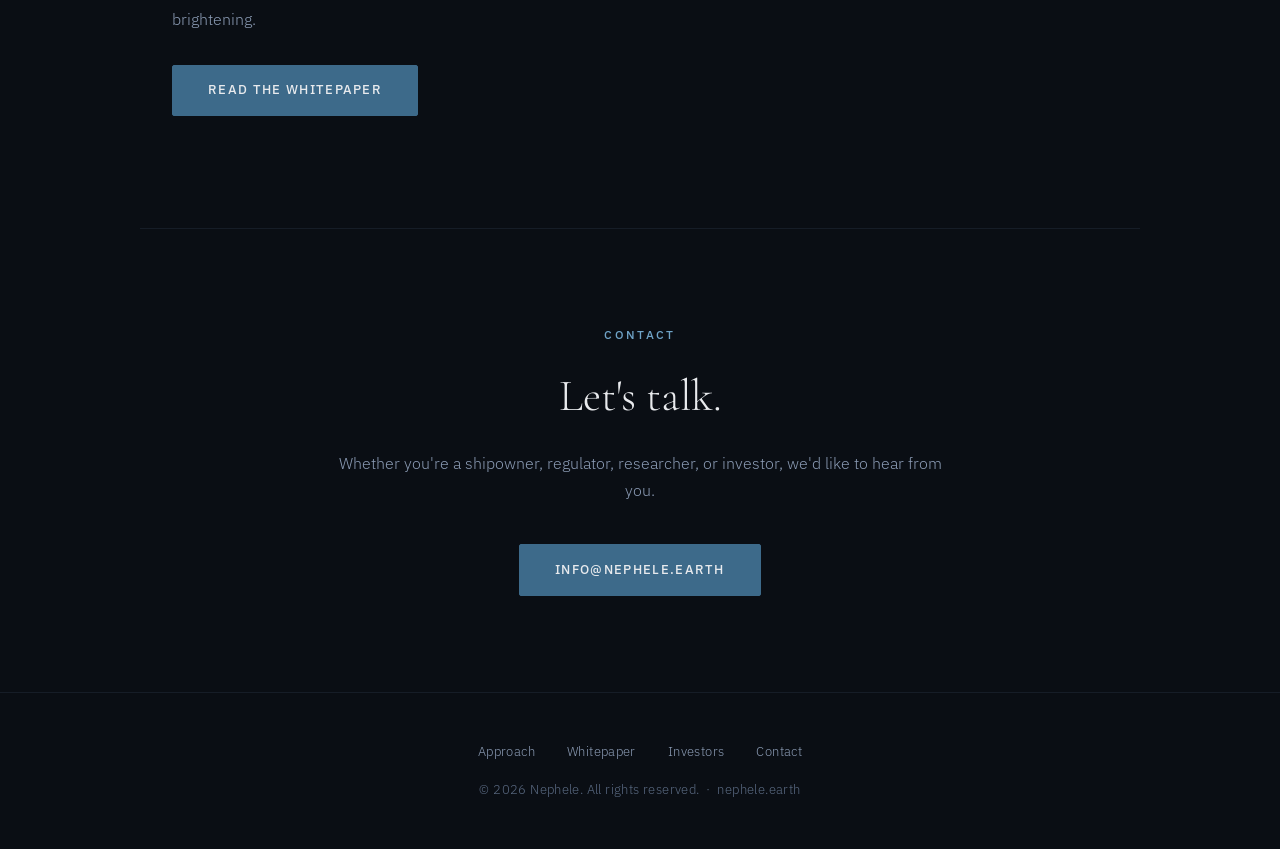
==== commit 7cf4d4f4: "added investors page and link" ====
--- a/nephele-site/index.html
+++ b/nephele-site/index.html
@@ -111,6 +111,7 @@
   <ul class="nav-links">
     <li><a href="#approach">Approach</a></li>
     <li><a href="/whitepaper/">Whitepaper</a></li>
+    <li><a href="/investors/">Investors</a></li>
     <li><a href="/contact/">Contact</a></li>
   </ul>
 </nav>
@@ -239,6 +240,7 @@
   <div class="footer-links">
     <a href="#approach">Approach</a>
     <a href="/whitepaper/">Whitepaper</a>
+    <a href="/investors/">Investors</a>
     <a href="/contact/">Contact</a>
   </div>
   <p>&copy; 2026 Nephele. All rights reserved. &nbsp;·&nbsp; nephele.earth</p>
